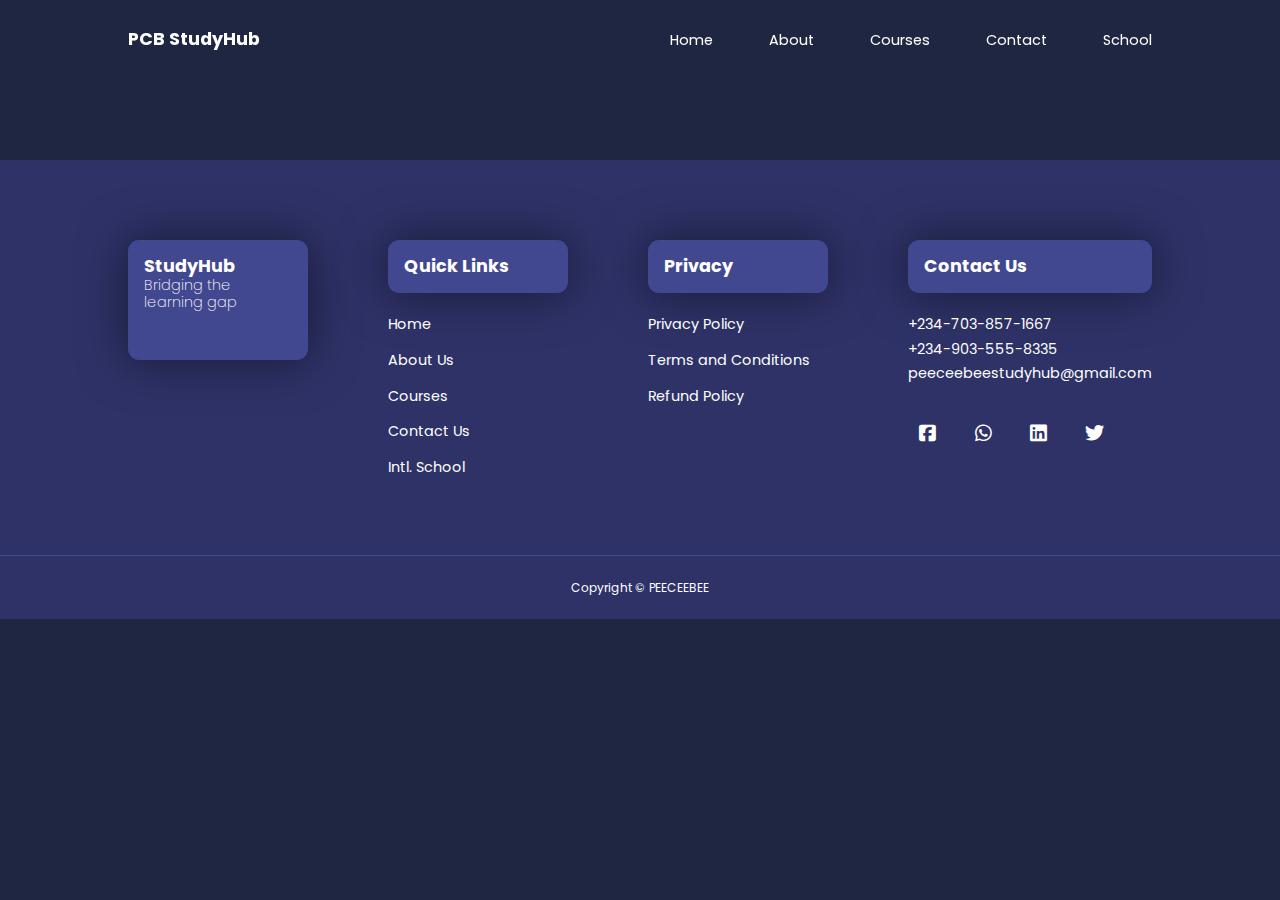
==== about.html @ 29d5efe6 "Testing About navbar" ====
<!DOCTYPE html>
<html lang="en">
<head>
    <meta charset="UTF-8">
    <meta name="viewport" content="width=device-width, initial-scale=1.0">
    <title>Document</title>
    <link rel="stylesheet" href="CSS/about.css">


    <link rel="stylesheet" href="https://cdnjs.cloudflare.com/ajax/libs/font-awesome/6.6.0/css/all.min.css">

     <!-- Link Swiper's CSS -->
  <link rel="stylesheet" href="https://cdn.jsdelivr.net/npm/swiper@11/swiper-bundle.min.css" />

  <!-- Font style cdns -->
  <style>
      @import url('https://fonts.googleapis.com/css2?family=Dancing+Script:wght@400..700&display=swap');
      @import url('https://fonts.googleapis.com/css2?family=Dancing+Script:wght@400..700&family=Poppins:ital,wght@0,100;0,200;0,300;0,400;0,500;0,600;0,700;0,800;0,900;1,100;1,200;1,300;1,400;1,500;1,600;1,700;1,800;1,900&display=swap');    
  </style>
  <!-- Font style cdns -->

</head>
<body>
    <!-- start of navbar -->
    <nav>
        <div class="container nav-container">
            <a href="secondpage.html"> <h4>P<span>C</span>B Study<span>Hub</span> </h4> </a>
                <ul class="nav-menu">
                    <li><a href="secondpage.html">Home</a></li>
                    <li><a href="about.html">About</a></li>
                    <li><a href="course.html">Courses</a></li>
                    <li><a href="contact.html">Contact</a></li>
                    <li><a href="contact.html">School</a></li>
                </ul>
                <button id="open-menu-btn"><i class="fas fa-bars"></i></button>
                <button id="close-menu-btn"><i class="fa-solid fa-xmark"></i></i></button>


    </nav>
    <!-- end of navbar -->



















    <!-- footer starts -->

<footer class="footer">
    <div class="container footer-container">

        <div class="footer-1">
            <a href="secondpage.html" class="footer-logo"><h4>Study<span>Hub</span></a>
            <p>Bridging the learning gap</p>
        </div>

        <div class="footer-2">
            <h4>Quick Links</h4>
            <ul class="quick-links">
                <li><a href="secondpage.html">Home</a></li>
                <li><a href="about.html">About Us</a></li>
                <li><a href="course.html">Courses</a></li>   
                <li><a href="contact.html">Contact Us</a></li>
                <li><a href="school.html">Intl. School</a></li>
            </ul>
        </div>

        <div class="footer-3">
            <h4>Privacy</h4>
            <ul class="privacy">
                <li><a href="#">Privacy Policy</a></li>
                <li><a href="#">Terms and Conditions</a></li>
                <li><a href="#">Refund Policy</a></li>
            </ul>
        </div>

        <div class="footer-4">
            <h4>Contact Us</h4>
            <div>
                <p>+234-703-857-1667</p>
                <p>+234-903-555-8335</p>
                <p>peeceebeestudyhub@gmail.com</p>
            </div>
            <ul class="footer-socials">
                <li><a href="#"><i class="fa-brands fa-square-facebook"></i></i></i></a></li>
                <li><a href="#"><i class="fa-brands fa-whatsapp"></i></i></i></a></li>
                <li><a href="#"><i class="fa-brands fa-linkedin"></i></i></i></a></li>
                <li><a href="#"><i class="fa-brands fa-twitter"></i></i></i></a></li>
            </ul>
        </div>
        
    </div>
    <div class="footer-copyright">
        <small>Copyright &copy; PEECEEBEE</small>
    </div>
</footer>

<!-- footer ends -->
    <script src="secondpage.js"></script>
</body>
</html>
---- CSS/about.css ----
*{
    margin: 0;
    padding: 0;
    border: 0;
    outline: 0;
    text-decoration: none;
    list-style: none;
    box-sizing: border-box;
    transition: all 400ms ease;
}
html{
    
    &::-webkit-scrollbar{
        width: 1rem;
    }
    &::-webkit-scrollbar-track{
        background: rgba(0, 0, 0, 0);
    }
    &::-webkit-scrollbar-thumb{
        background: var(--color-bg2);
    }
}

:root{
    --color-primary:#0112fd83;
    --color-success:#00bf8e;
    --color-warning:#c7f10c;
    --color-danger: #f75842;
    --color-danger-variant:#f7574241;
    --color-white:#fff;
    --color-light:#ffffff88;
    --color-black:#000;
    --color-bg: #1f2641;
    --color-bg1:#2e3267;
    --color-bg2:#424890;

    --container-width-lg:80%;
    --container-width-md: 90%;
    --container-width-sm: 94%;

    --transitions: all 400ms ease;
}

body{
    font-family: "Poppins", sans-serif;
    line-height: 1.7;
    color: var(--color-white);
    background-color: var(--color-bg);
}

section{
    padding: 6rem 0;

    h2{
        text-align: center;
        margin-bottom: 4rem;
    }
}
h1, h2, h3, h4, h5{
    line-height: 1.2;
}
h1{
    font-size: 2.4rem;

}
h2{
    font-size: 2rem;
}
h3{
    font-size: 1.6rem;
}
h4{
    font-size: 1.1rem;
}
a{
    color: var(--color-white);
}
img{
    width: 100%;
    display: block;
    object-fit: cover;
}
.btn{
    display: inline-block;
    background: var(--color-danger);
    color: var(--color-black);
    padding: 1rem 2rem;
    border: 1px solid transparent;
    font-weight: 500;
    &:hover{
        background: transparent;
        color: var(--color-white);
        border-color: var(--color-white);
    }
}
.btn-primary{
    background: var(--color-danger);
    color: var(--color-white);
}


/* Navbar starts here */

.container{
    width: var(--container-width-lg);
    margin: 0 auto;
}

nav{
    background: transparent;
    width: 100vw;
    height: 5rem;
    position: fixed; top: 0;
    z-index: 11;
    
    .nav-container{
        height: 100%;
        display: flex;
        justify-content: space-between;
        align-items: center;
    }

    button{
        display: none;
    }

    .nav-menu{
        display: flex;
        align-items: center;
        gap: 3.5rem;

        a{
            font-size: 0.9rem;
            &:hover{
                color: var(--color-white);
            }
        }
    }
    
}
/* Solidify navbar on scroll */
.window-scroll{
    background: rgba(255, 255, 255, 0.959);
    box-shadow: 0 1rem 2rem rgba(0, 0, 0, 0.404);
    a{
        color: var(--color-black);
        font-weight: 500;
    }
    span{
        color: var(--color-primary);
    }
}
/* Navbar ends */












/* Footer starts here */

.footer{
    margin-top: 10rem;
    background: var(--color-bg1);
    padding-top: 5rem;
    font-size: 0.9rem;
    
    .footer-container{
        display: grid;
        grid-template-columns: repeat(4, 1fr);
        gap: 5rem;
        
        .footer-1{
            .footer-logo{
                h4{
                    span{
                        color: var(--color-primary);
                    }
                }
            }
            p{
                font-size: 0.9rem;
                font-weight: 200;
                margin: 0 0 2rem;
            }
        }
        .footer-socials{
            display: flex;
            gap: 1rem;
            font-size: 1.2rem;
            margin-top: 2rem;
            
            li{
                a{
                    border-radius: 2rem;
                    padding: 0.5rem 0.7rem;

                    &:hover{
                    color: var(--color-black);
                    background: var(--color-white);
                }
            }
        }
        }
        
    }
    .footer-copyright{
        text-align: center;
        margin-top: 4rem;
        padding: 1.2rem 0;
        border-top: 1px solid var(--color-bg2);
    }
}
.footer-container > div h4{
    margin-bottom: 1.2rem;
}

.footer ul li {
    margin-bottom: 0.7rem;
    a{
        &:hover{
            text-decoration: underline;
        }
    }
}
.footer-container h4{
    background: var(--color-bg2);
    padding: 1rem 1rem;
    border-radius: 0.7rem;
    box-shadow:  0 0 3rem rgba(0, 0, 0, 0.507) ;
    &:hover{
        background: var(--color-bg);
        color: var(--color-white);
        transform: rotate(7deg);
    }
}


/* Footer ends here */




/* tablet media queries */
@media screen and (max-width: 1024px) {
    .container{
        width: var(--container-width-md);
    }
    h1{
        font-size: 2.2rem;
    }
    h2{
      font-size: 1.7rem;  
    }
    h3{
        font-size: 1.4rem;
    }
    h4{
        font-size: 1.2rem;
    }

    /* navbar */
    .window-scroll{
        /* a{
            color: var(--color-whit);
            font-weight: 500;
        }
        span{
            color: var(--color-primary);
        } */
        button#close-menu-btn{
            color: var(--color-black);
        }
        button#open-menu-btn{
            color: var(--color-black);
        }
    }
    nav button{
        display: inline-block;
        background: transparent;
        font-size: 1.8rem;
        color: var(--color-white);
        cursor: pointer;

        
    }
    nav button#close-menu-btn{
        display: none;
        
        &:hover{
            transform: rotate(45deg);
        }
    }
    .nav-container{
        .nav-menu{
            position: fixed;
            top: 5rem;
            right: 5%;
            height: fit-content;
            width: 20rem;
            flex-direction: column;
            gap: 0;
            display: none;
            
            li{
                width: 100%;
                height: 5.8rem;
                animation: animateNavItems 400ms linear forwards;
                transform-origin: top right;
                opacity: 0;
                &:nth-child(2){
                    animation-delay: .1s;
                }
                &:nth-child(3){
                    animation-delay: .2s;
                }
                &:nth-child(4){
                    animation-delay: .3s;
                }
                &:nth-child(5){
                    animation-delay: .4s;
                }
                a{
                    background: var(--color-bg2);
                    box-shadow: -4rem 6rem 10rem rgba(0, 0, 0, 0.404);
                    width: 100%;
                    height: 100%;
                    display: grid;
                    place-items: center;
                    color: var(--color-white);
                    &:hover{
                        background: var(--color-bg1);
                    }
                }
            }
        }
        .nav-menu.active{
            right: 110%;
            transition: 1s;
        }
    }
    
    @keyframes animateNavItems {
        0%{
            transform: translateX(100%);
        }
        100%{
            transform: translateX(0);
            opacity: 100;
        }
    }
    @keyframes reanimate {
        0%{
            transform: translateX(0);
            opacity: 100;
            
        }
        100%{
            transform: translateX(100%);
        }
    }



    /* footer  */
    .footer{
        .footer-container{
            grid-template-columns: 1fr 1fr;
        }
    }
}
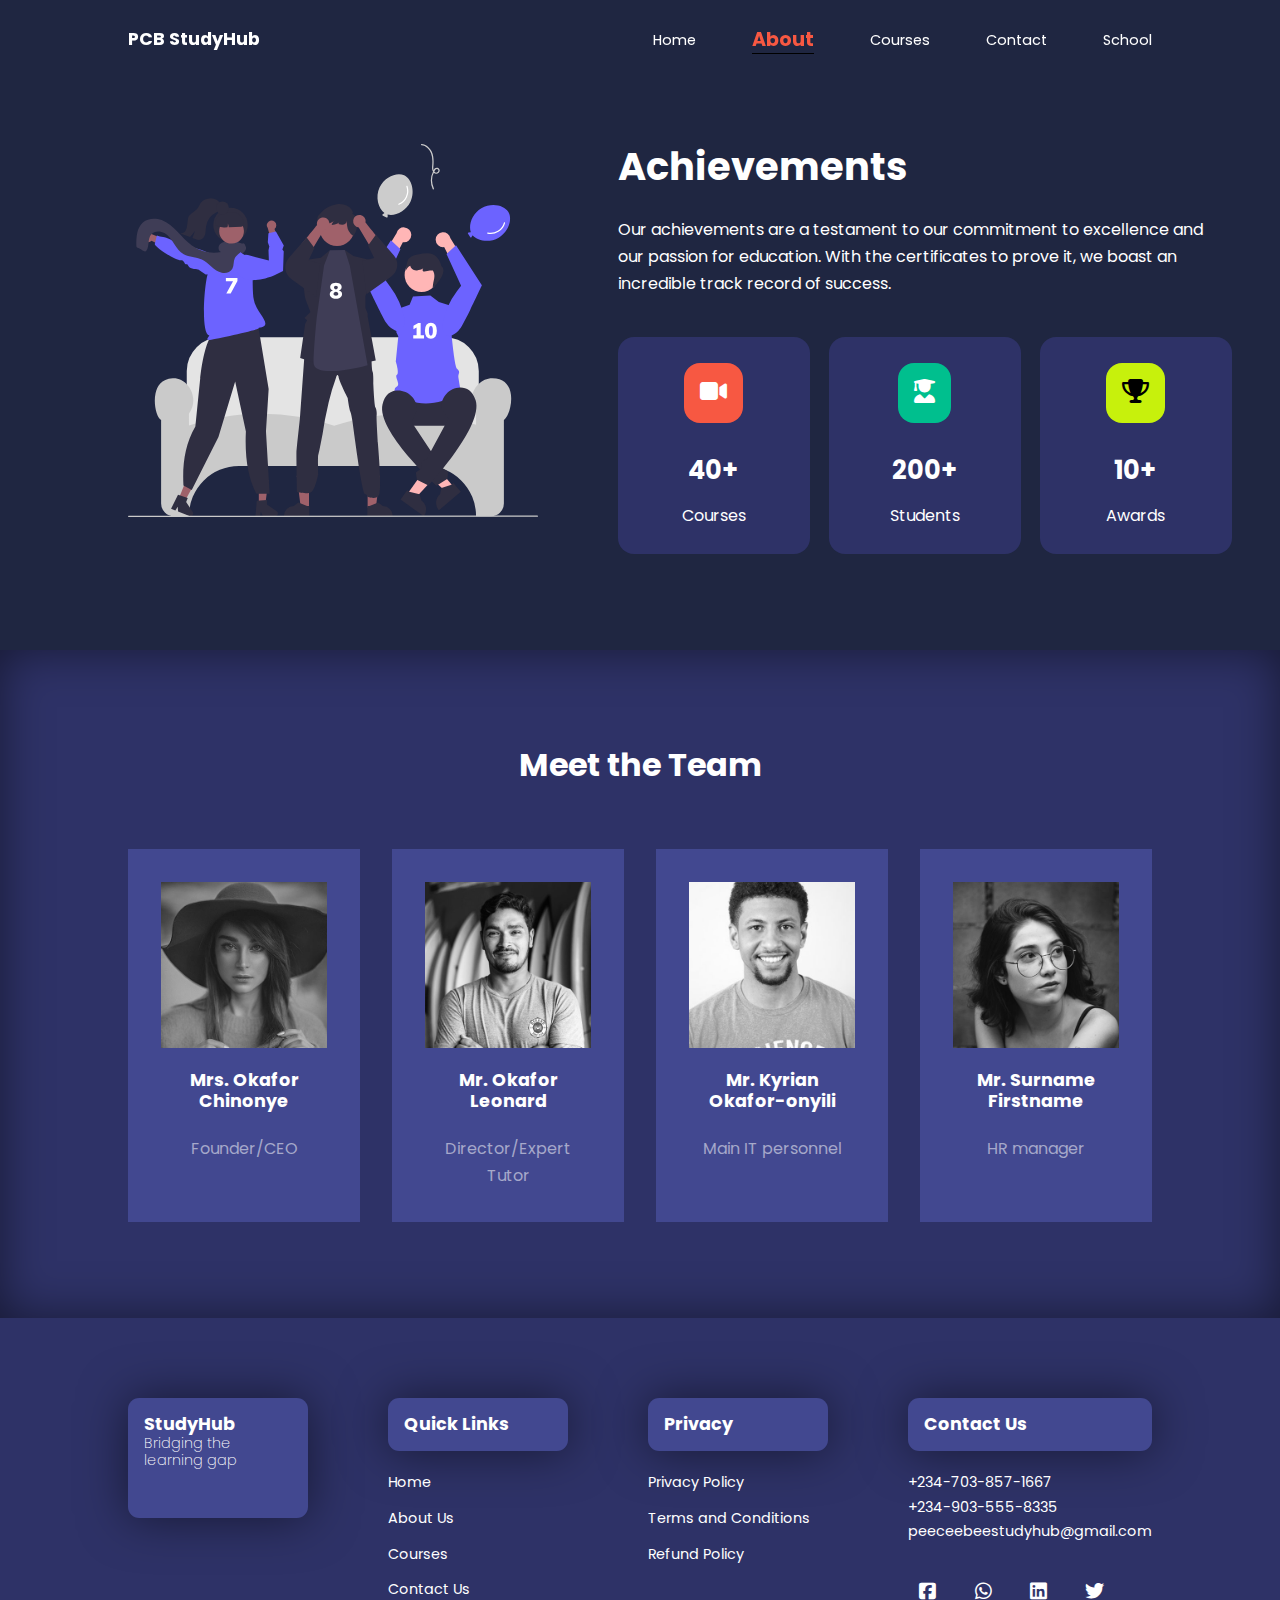
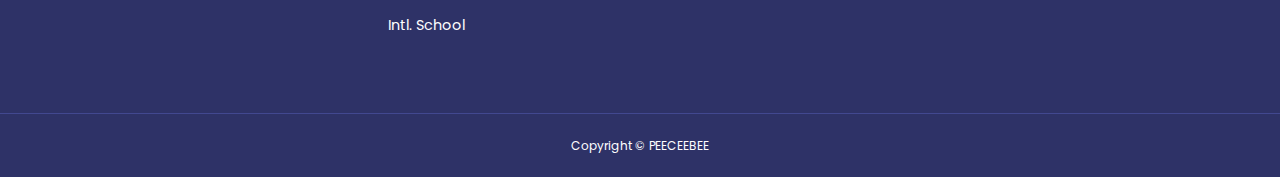
==== commit ce827a68: "Taking a break" ====
--- a/about.html
+++ b/about.html
@@ -3,7 +3,9 @@
 <head>
     <meta charset="UTF-8">
     <meta name="viewport" content="width=device-width, initial-scale=1.0">
-    <title>Document</title>
+    <title>About</title>
+
+    <link rel="stylesheet" href="CSS/secondPage.css">
     <link rel="stylesheet" href="CSS/about.css">
 
 
@@ -27,7 +29,7 @@
             <a href="secondpage.html"> <h4>P<span>C</span>B Study<span>Hub</span> </h4> </a>
                 <ul class="nav-menu">
                     <li><a href="secondpage.html">Home</a></li>
-                    <li><a href="about.html">About</a></li>
+                    <li><a id="about" href="about.html">About</a></li>
                     <li><a href="course.html">Courses</a></li>
                     <li><a href="contact.html">Contact</a></li>
                     <li><a href="contact.html">School</a></li>
@@ -43,18 +45,122 @@
 
 
 
-
-
-
-
-
-
-
-
-
-
-
-
+<!-- Achievments section starts -->
+
+
+<section class="about-achievements">
+    <div class="container about-achievements-container">
+        <div class="about-achievements-left">
+            <img src="images(studyhub)/about achievements.svg" alt="">
+        </div>
+        <div class="about-achievements-right">
+            <h1>Achievements</h1>
+            <p>Our achievements are a testament to our commitment to excellence and our passion for education. With the certificates to prove it, we boast an incredible track record of success.</p>
+            <div class="achievements-cards">
+                <article class="achievement-card">
+                    <span class="achievement-icon">
+                        <i class="fa-solid fa-video"></i>
+                    </span>
+                    <h3>40+</h3>
+                    <p>Courses</p>
+                </article>
+
+                <article class="achievement-card">
+                    <span class="achievement-icon">
+                        <i class="fa-solid fa-user-graduate"></i>
+                    </span>
+                    <h3>200+</h3>
+                    <p>Students</p>
+                </article>
+
+                <article class="achievement-card">
+                    <span class="achievement-icon">
+                        <i class="fa-solid fa-trophy"></i>
+                    </span>
+                    <h3>10+</h3>
+                    <p>Awards</p>
+                </article>
+            </div>
+        </div>
+    </div>
+
+</section>
+
+
+
+<!-- Achievments section ends -->
+
+
+<!-- Team section starts -->
+
+<section class="team">
+    <h2>Meet the Team</h2>
+    <div class="container team-container">
+        <article class="team-member">
+            <div class="team-member-image">
+                <img src="images(studyhub)/tm3.jpg" alt="">
+            </div>
+            <div class="team-member-info">
+                <h4>Mrs. Okafor Chinonye</h4>
+                <p>Founder/CEO</p>
+            </div>
+            <div class="team-member-socials">
+                <a href="" target="_blank"><i class="fa-brands fa-whatsapp"></i></a>
+                <a href="" target="_blank"> <i class="fa-brands fa-facebook"></i></a>
+                <a href="" target="_blank"><i class="fa-brands fa-instagram"></i></a>
+            </div>
+        </article>
+
+        <article class="team-member">
+            <div class="team-member-image">
+                <img src="images(studyhub)/tm1.jpg" alt="">
+            </div>
+            <div class="team-member-info">
+                <h4>Mr. Okafor Leonard</h4>
+                <p>Director/Expert Tutor</p>
+            </div>
+            <div class="team-member-socials">
+                <a href="" target="_blank"><i class="fa-brands fa-whatsapp"></i></a>
+                <a href="" target="_blank"> <i class="fa-brands fa-facebook"></i></a>
+                <a href="" target="_blank"><i class="fa-brands fa-instagram"></i></a>
+            </div>
+        </article>
+
+        <article class="team-member">
+            <div class="team-member-image">
+                <img src="images(studyhub)/tm4.jpg" alt="">
+            </div>
+            <div class="team-member-info">
+                <h4>Mr. Kyrian Okafor-onyili</h4>
+                <p>Main IT personnel</p>
+            </div>
+            <div class="team-member-socials">
+                <a href="" target="_blank"><i class="fa-brands fa-whatsapp"></i></a>
+                <a href="" target="_blank"> <i class="fa-brands fa-facebook"></i></a>
+                <a href="" target="_blank"><i class="fa-brands fa-instagram"></i></a>
+            </div>
+        </article>
+
+        <article class="team-member">
+            <div class="team-member-image">
+                <img src="images(studyhub)/tm5.jpg" alt="">
+            </div>
+            <div class="team-member-info">
+                <h4>Mr. Surname Firstname </h4>
+                <p>HR manager</p>
+            </div>
+            <div class="team-member-socials">
+                <a href="" target="_blank"><i class="fa-brands fa-whatsapp"></i></a>
+                <a href="" target="_blank"> <i class="fa-brands fa-facebook"></i></a>
+                <a href="" target="_blank"><i class="fa-brands fa-instagram"></i></a>
+            </div>
+        </article>
+
+        
+    </div>
+</section>
+
+<!-- team section ends -->
 
 
     <!-- footer starts -->
@@ -109,6 +215,6 @@
 </footer>
 
 <!-- footer ends -->
-    <script src="secondpage.js"></script>
+    <script src="about.js"></script>  
 </body>
 </html>--- a/CSS/secondPage.css
+++ b/CSS/secondPage.css
@@ -0,0 +1,743 @@
+*{
+    margin: 0;
+    padding: 0;
+    border: 0;
+    outline: 0;
+    text-decoration: none;
+    list-style: none;
+    box-sizing: border-box;
+    transition: var(--transitions);
+}
+html{
+    
+    &::-webkit-scrollbar{
+        width: 1rem;
+    }
+    &::-webkit-scrollbar-track{
+        background: rgba(0, 0, 0, 0);
+    }
+    &::-webkit-scrollbar-thumb{
+        background: var(--color-bg2);
+    }
+}
+
+:root{
+    --color-primary:#0112fd83;
+    --color-success:#00bf8e;
+    --color-warning:#c7f10c;
+    --color-danger: #f75842;
+    --color-danger-variant:#f7574241;
+    --color-white:#fff;
+    --color-light:#ffffff88;
+    --color-black:#000;
+    --color-bg: #1f2641;
+    --color-bg1:#2e3267;
+    --color-bg2:#424890;
+
+    --container-width-lg:80%;
+    --container-width-md: 90%;
+    --container-width-sm: 94%;
+
+    --transitions: all 400ms ease;
+}
+
+body{
+    font-family: "Poppins", sans-serif;
+    line-height: 1.7;
+    color: var(--color-white);
+    background-color: var(--color-bg);
+}
+
+section{
+    padding: 6rem 0;
+
+    h2{
+        text-align: center;
+        margin-bottom: 4rem;
+    }
+}
+h1, h2, h3, h4, h5{
+    line-height: 1.2;
+}
+h1{
+    font-size: 2.4rem;
+
+}
+h2{
+    font-size: 2rem;
+}
+h3{
+    font-size: 1.6rem;
+}
+h4{
+    font-size: 1.1rem;
+}
+a{
+    color: var(--color-white);
+}
+img{
+    width: 100%;
+    display: block;
+    object-fit: cover;
+}
+.btn{
+    display: inline-block;
+    background: var(--color-danger);
+    color: var(--color-black);
+    padding: 1rem 2rem;
+    border: 1px solid transparent;
+    font-weight: 500;
+    &:hover{
+        background: transparent;
+        color: var(--color-white);
+        border-color: var(--color-white);
+    }
+}
+.btn-primary{
+    background: var(--color-danger);
+    color: var(--color-white);
+}
+
+
+/* Navbar starts here */
+
+.container{
+    width: var(--container-width-lg);
+    margin: 0 auto;
+}
+
+nav{
+    background: transparent;
+    width: 100vw;
+    height: 5rem;
+    position: fixed; top: 0;
+    z-index: 11;
+    
+    .nav-container{
+        height: 100%;
+        display: flex;
+        justify-content: space-between;
+        align-items: center;
+    }
+
+    button{
+        display: none;
+    }
+
+    .nav-menu{
+        display: flex;
+        align-items: center;
+        gap: 3.5rem;
+
+        a{
+            font-size: 0.9rem;
+            &:hover{
+                color: var(--color-danger);
+                border-bottom: 1px solid var(--color-white);
+            }
+        }
+        #home{
+            font-size: 1.2rem;
+            font-weight: 700;
+            color: var(--color-danger);
+            border-bottom: 1px solid var(--color-black);
+        }
+    }
+    
+}
+/* Solidify navbar on scroll */
+.window-scroll{
+    background: rgba(255, 255, 255, 0.959);
+    box-shadow: 0 1rem 2rem rgba(0, 0, 0, 0.404);
+    
+    a{
+        color: var(--color-black);
+        font-weight: 500;
+        
+    }
+    span{
+        color: var(--color-primary);
+    }
+}
+/* Navbar ends */
+
+/* header starts here */
+
+header{
+    position: relative;
+    top: 5rem;
+    overflow: hidden;
+    height: 90vh;
+    margin-bottom: 5rem;
+
+    .header-container{
+        display: grid;
+        grid-template-columns: 1fr 1fr;
+        align-items: center;
+        gap: 5rem;
+        height: 100%;
+
+        .header-left{
+            margin: 1rem 0 2.4rem;
+            p{
+                margin: 1rem 0 2rem;
+                
+                }
+        }
+    }
+}
+
+/* header ends here */
+
+
+/* Services starts */
+
+.categories{
+    background: var(--color-bg1);
+    height: 32rem;
+    h1{
+        line-height: 1;
+        margin-bottom: 3rem;
+    }
+    .categories-container{
+        display: grid;
+        grid-template-columns: 40% 60%;
+        /* gap: 4rem; */
+        
+        .categories-left{
+            margin-right: 4rem;
+            p{
+            margin: 1rem 0 3rem;
+            font-size: 1rem;
+            }
+            .btn{
+                background-color: var(--color-white);
+                &:hover{
+                    background: transparent;
+                    color: var(--color-white);
+                }
+            }
+        }
+        .categories-right{
+            display: grid;
+            grid-template-columns: repeat(3, 1fr);
+            gap: 1.2rem;
+            .category{
+                background: var(--color-bg2);
+                padding: 2rem;
+                border-radius: 1rem;
+                &:hover{
+                    box-shadow: 0 3rem 3rem rgba(0, 0, 0, 0.404);
+                    transform: translateY(-1rem);
+                    border-radius: 2rem;
+                    z-index: 1;
+                }
+                &:nth-child(2) .category-icon{
+                    background: var(--color-danger);
+                }
+                &:nth-child(3) .category-icon{
+                    background: var(--color-success);
+                }
+                &:nth-child(4) .category-icon{
+                    background: var(--color-warning);
+                }
+                &:nth-child(5) .category-icon{
+                    background: var(--color-white);
+                    color: var(--color-black);
+                }
+                &:nth-child(6) .category-icon{
+                    background: var(--color-danger-variant);
+                }
+                .category-icon{
+                    background-color: var(--color-primary);
+                    padding: 0.7rem;
+                    border-radius: 0.9rem;
+                }
+                h5{
+                    margin: 2rem 0 1rem;
+                }
+                p{
+                    font-size: .7rem;
+                }
+            }
+        }
+    }
+}
+
+/* Services ends */
+
+
+/* Popular courses  starts*/
+
+.courses{
+    margin-top: 8rem;
+    .courses-container{
+        display: grid;
+        grid-template-columns: repeat(3, 1fr);
+        gap: 2rem;
+
+        .course{
+            background: var(--color-bg1);
+            text-align: center;
+            border: 1px solid var(--color-primary);
+            &:nth-child(2){
+                transform: translateY(-1rem);
+            }
+            &:hover{
+                transition-delay: .2s;
+                transform: translateY(1rem);
+                box-shadow: 0 0 2rem rgba(0,0,0,0.4);
+                background: transparent;    
+            }
+            .course-info{
+                padding: 2rem;
+
+                p{
+                    font-size: 0.9rem;
+                    margin: 1.2rem 0 2rem;
+                }
+                .btn:hover{
+                    transform: rotate(10deg);
+                }
+            }
+        }
+        
+    }
+
+}
+
+/* Popular courses  ends*/
+
+
+/* faq starts */
+
+.faqs{
+    background: var(--color-bg1);
+    box-shadow: inset 0 0 3rem rgba(0, 0, 0, 0.507) ;
+    height: 45rem;
+    .faqs-container{
+        display: grid;
+        grid-template-columns: 1fr 1fr;
+        gap: 1rem;
+
+        .faq{
+            padding: 2rem;
+            display: flex;
+            align-items: center;
+            gap: 1.4rem;
+            height: fit-content;
+            background: var(--color-light);
+            h4{
+                font-size: 1rem;
+                line-height: 2.2;
+            }
+            .faq-icon{
+                cursor: pointer;
+                font-size: 1.2rem;
+                align-self: flex-start;
+            }
+            p{
+                margin-top: 0.8rem;
+                display: none;
+            }
+        }
+        .faq.open p{
+            display: block;
+        }
+    }
+}
+
+/* faq ends */
+
+
+
+/* Testimonials start here */
+
+.testimonial-container{
+    overflow-x: hidden;
+    position: relative;
+    margin-bottom: 5rem;
+
+    .testimonial{
+        padding-top: 2rem;
+        .avatar{
+            width: 6rem;
+            height: 6rem;
+            border-radius: 50%;
+            overflow: hidden;
+            margin: 0 auto 1rem;
+            border: 1rem solid var(--color-bg1);
+        }
+        .testimonial-info{
+            text-align: center;
+        }
+        .testimonial-body{
+            background: var(--color-white);
+            padding: 2rem;
+            margin-top: 3rem;
+            position: relative;
+            &::before{
+                content: "";
+                display: block;
+                background: linear-gradient(135deg, transparent, var(--color-white), var(--color-white));
+                width: 3rem;
+                height: 3rem;
+                position: absolute;
+                left: 48%; top: -1.5rem;
+                transform: rotate(45deg);
+            }
+            p{
+                color: var(--color-black);
+            }
+        }
+    }
+
+}
+
+/* Testimonials ends here */
+
+
+/* Footer starts here */
+
+.footer{
+    background: var(--color-bg1);
+    padding-top: 5rem;
+    font-size: 0.9rem;
+    
+    .footer-container{
+        display: grid;
+        grid-template-columns: repeat(4, 1fr);
+        gap: 5rem;
+        
+        .footer-1{
+            .footer-logo{
+                h4{
+                    span{
+                        color: var(--color-primary);
+                    }
+                }
+            }
+            p{
+                font-size: 0.9rem;
+                font-weight: 200;
+                margin: 0 0 2rem;
+            }
+        }
+        .footer-socials{
+            display: flex;
+            gap: 1rem;
+            font-size: 1.2rem;
+            margin-top: 2rem;
+            
+            li{
+                a{
+                    border-radius: 2rem;
+                    padding: 0.5rem 0.7rem;
+
+                    &:hover{
+                    color: var(--color-black);
+                    background: var(--color-white);
+                }
+            }
+        }
+        }
+        
+    }
+    .footer-copyright{
+        text-align: center;
+        margin-top: 4rem;
+        padding: 1.2rem 0;
+        border-top: 1px solid var(--color-bg2);
+    }
+}
+.footer-container > div h4{
+    margin-bottom: 1.2rem;
+}
+
+.footer ul li {
+    margin-bottom: 0.7rem;
+    a{
+        &:hover{
+            text-decoration: underline;
+        }
+    }
+}
+.footer-container h4{
+    background: var(--color-bg2);
+    padding: 1rem 1rem;
+    border-radius: 0.7rem;
+    box-shadow:  0 0 3rem rgba(0, 0, 0, 0.507) ;
+    &:hover{
+        background: var(--color-bg);
+        color: var(--color-white);
+        transform: rotate(7deg);
+    }
+}
+
+
+/* Footer ends here */
+
+
+
+/* tablet media queries */
+@media screen and (max-width: 1024px) {
+    .container{
+        width: var(--container-width-md);
+    }
+    h1{
+        font-size: 2.2rem;
+    }
+    h2{
+      font-size: 1.7rem;  
+    }
+    h3{
+        font-size: 1.4rem;
+    }
+    h4{
+        font-size: 1.2rem;
+    }
+
+    /* navbar */
+    .window-scroll{
+        /* a{
+            color: var(--color-whit);
+            font-weight: 500;
+        }
+        span{
+            color: var(--color-primary);
+        } */
+        button#close-menu-btn{
+            color: var(--color-black);
+        }
+        button#open-menu-btn{
+            color: var(--color-black);
+        }
+    }
+    nav button{
+        display: inline-block;
+        background: transparent;
+        font-size: 1.8rem;
+        color: var(--color-white);
+        cursor: pointer;
+
+        
+    }
+    nav button#close-menu-btn{
+        display: none;
+        
+        &:hover{
+            transform: rotate(45deg);
+        }
+    }
+    .nav-container{
+        .nav-menu{
+            position: fixed;
+            top: 5rem;
+            right: 5%;
+            height: fit-content;
+            width: 20rem;
+            flex-direction: column;
+            gap: 0;
+            display: none;
+            
+            li{
+                width: 100%;
+                height: 5.8rem;
+                animation: animateNavItems 400ms linear forwards;
+                transform-origin: top right;
+                opacity: 0;
+                &:nth-child(2){
+                    animation-delay: .1s;
+                }
+                &:nth-child(3){
+                    animation-delay: .2s;
+                }
+                &:nth-child(4){
+                    animation-delay: .3s;
+                }
+                &:nth-child(5){
+                    animation-delay: .4s;
+                }
+                #home{
+                    border-bottom: none;
+                }
+                a{
+                    background: var(--color-bg2);
+                    box-shadow: -4rem 6rem 10rem rgba(0, 0, 0, 0.404);
+                    width: 100%;
+                    height: 100%;
+                    display: grid;
+                    place-items: center;
+                    color: var(--color-white);
+                    
+                    &:hover{
+                        background: var(--color-bg1);
+                        color: var(--color-danger);
+                        border-bottom: none;
+                    }
+                    
+                }
+            }
+        }
+        .nav-menu.active{
+            right: 110%;
+            transition: 1s;
+        }
+    }
+    
+    @keyframes animateNavItems {
+        0%{
+            transform: translateX(100%);
+        }
+        100%{
+            transform: translateX(0);
+            opacity: 100;
+        }
+    }
+    @keyframes reanimate {
+        0%{
+            transform: translateX(0);
+            opacity: 100;
+            
+        }
+        100%{
+            transform: translateX(100%);
+        }
+    }
+
+
+    /* header */
+    header{
+        height: 52vh;
+        margin-bottom: 4rem;
+        .header-container{
+            gap: 0;
+            padding-bottom: 3rem;
+        }
+    }
+
+    /* categories  */
+
+    .categories{
+        height: auto;
+        .categories-container{
+            grid-template-columns: 1fr;
+            gap: 3rem;
+
+            .categories-left{
+                margin-right: 0;
+
+                h1{
+                    font-size: 2rem;
+                }
+            }
+        }
+    }
+
+    /* popular courses  */
+    .courses{
+        margin-top: 0;
+        .courses-container{
+            grid-template-columns: 1fr 1fr;
+            .course{
+                &:nth-child(2){
+                    transform: translateY(0);
+                }
+            }
+        }
+    }
+
+    /* faqs  */
+    .faqs{
+        height: auto;
+        .faqs-container{
+            grid-template-columns: 1fr;
+            .faq{
+                padding: 1.5rem;
+            }
+        }
+    }
+
+    /* footer  */
+    .footer{
+        .footer-container{
+            grid-template-columns: 1fr 1fr;
+        }
+    }
+}
+
+
+/* Phone media queries  */
+
+@media screen and (max-width: 600px) {
+    html{
+    
+        &::-webkit-scrollbar{
+            display: none;
+        }
+        &::-webkit-scrollbar-track{
+            background: none;
+        }
+        &::-webkit-scrollbar-thumb{
+            background: var(--color-bg2);
+        }
+    }
+    .container{
+        width: var(--container-width-sm);
+    }
+
+    /* navbar  */
+    .nav-menu{
+        right: 3%;
+    }
+
+    /* header  */
+    header{
+        height: 95vh;
+        .header-container{
+            margin-top: 1.5rem;
+            grid-template-columns: 1fr;
+            text-align: center;
+            /* margin-top: 0; */
+            gap: 0;
+        }
+    }
+
+    /* categories  */
+    .categories{
+        .categories-container{
+            .categories-right{
+                grid-template-columns: 1fr 1fr;
+                gap: 0.7rem;
+                .category{
+                    padding: 1rem;
+                    border-radius: 1rem;
+                    .category-icon{
+                        margin-top: 4px;
+                        display: inline-block;
+                    }
+                }
+            }
+        }
+    }
+
+    /* popular courses  */
+    .courses{
+        .courses-container{
+            grid-template-columns: 1fr;
+            
+        }
+    }
+
+    /* footer  */
+    .footer{
+        .footer-container{
+            grid-template-columns: 1fr;
+            text-align: center;
+            gap: 2rem;
+            .footer-socials{
+                justify-content: center;
+            }
+        }
+    }
+}--- a/CSS/about.css
+++ b/CSS/about.css
@@ -1,26 +1,3 @@
-*{
-    margin: 0;
-    padding: 0;
-    border: 0;
-    outline: 0;
-    text-decoration: none;
-    list-style: none;
-    box-sizing: border-box;
-    transition: all 400ms ease;
-}
-html{
-    
-    &::-webkit-scrollbar{
-        width: 1rem;
-    }
-    &::-webkit-scrollbar-track{
-        background: rgba(0, 0, 0, 0);
-    }
-    &::-webkit-scrollbar-thumb{
-        background: var(--color-bg2);
-    }
-}
-
 :root{
     --color-primary:#0112fd83;
     --color-success:#00bf8e;
@@ -41,337 +18,168 @@
     --transitions: all 400ms ease;
 }
 
-body{
-    font-family: "Poppins", sans-serif;
-    line-height: 1.7;
-    color: var(--color-white);
-    background-color: var(--color-bg);
+nav{
+    .nav-menu{
+        #about{
+            font-size: 1.2rem;
+            font-weight: 700;
+            color: var(--color-danger);
+            border-bottom: 1px solid var(--color-black);
+            
+        }
+        
+    }
 }
 
-section{
-    padding: 6rem 0;
-
-    h2{
-        text-align: center;
-        margin-bottom: 4rem;
+/* Achievements */
+.about-achievements{
+    margin-top: 3rem;
+    .about-achievements-container{
+        display: grid;
+        grid-template-columns: 40% 60%;
+        gap: 5rem;
+     
+        .about-achievements-right{
+            .achievements-cards{
+                display: grid;
+                grid-template-columns: repeat(3, 1fr);
+                gap: 1.2rem;
+                .achievement-card{
+                    background-color: var(--color-bg1);
+                    padding: 1.6rem;
+                    border-radius: 1rem;
+                    text-align: center;
+                    &:hover{
+                        color: var(--color-success);
+                        background: var(--color-bg2);
+                        border-radius: 1.5rem;
+                        transform: translateY(-10px);
+                        box-shadow:0 3rem 3rem rgba(7, 7, 10, 0.479);
+                    
+                        .achievement-icon{
+                            color: var(--color-black);
+                            background: var(--color-light);
+                            border-radius: 2rem;
+                        }
+                    }
+                    &:nth-child(2) .achievement-icon{
+                        background: var(--color-success);
+                    }
+                    &:nth-child(3) .achievement-icon{
+                        color: #000;
+                        background: var(--color-warning);
+                    }
+                    
+                    .achievement-icon{
+                        background: var(--color-danger);
+                        padding: 0.6rem 1rem;
+                        border-radius: 1rem;
+                        display: inline-block;
+                        margin-bottom: 2rem;
+                        font-size: 1.5rem;
+                        
+                        
+                    }
+                    p{
+                        margin-top: 1rem;
+                    }
+                }
+            }
+        }
     }
 }
-h1, h2, h3, h4, h5{
-    line-height: 1.2;
-}
-h1{
-    font-size: 2.4rem;
 
-}
-h2{
-    font-size: 2rem;
-}
-h3{
-    font-size: 1.6rem;
-}
-h4{
-    font-size: 1.1rem;
-}
-a{
-    color: var(--color-white);
-}
-img{
-    width: 100%;
-    display: block;
-    object-fit: cover;
-}
-.btn{
-    display: inline-block;
-    background: var(--color-danger);
-    color: var(--color-black);
-    padding: 1rem 2rem;
-    border: 1px solid transparent;
-    font-weight: 500;
-    &:hover{
-        background: transparent;
-        color: var(--color-white);
-        border-color: var(--color-white);
-    }
-}
-.btn-primary{
-    background: var(--color-danger);
-    color: var(--color-white);
+.about-achievements-right > p{
+    margin: 1.6rem 0 2.5rem;
 }
 
 
-/* Navbar starts here */
+/* Team section starts */
 
-.container{
-    width: var(--container-width-lg);
-    margin: 0 auto;
-}
+.team{
+    background: var(--color-bg1);
+    box-shadow: inset 0 0 3rem rgba(0, 0, 0, 0.5);
 
-nav{
-    background: transparent;
-    width: 100vw;
-    height: 5rem;
-    position: fixed; top: 0;
-    z-index: 11;
-    
-    .nav-container{
-        height: 100%;
-        display: flex;
-        justify-content: space-between;
-        align-items: center;
-    }
+    .team-container{
+        display: grid;
+        grid-template-columns: repeat(4, 1fr);
+        gap: 2rem;
 
-    button{
-        display: none;
-    }
+        .team-member{
+            background: var(--color-bg2);
+            padding: 2rem;
+            border: 1px solid transparent;
+            position: relative;
+            overflow: hidden;
+            &:hover{
+                background: transparent;
+                border-color: var(--color-primary);
 
-    .nav-menu{
-        display: flex;
-        align-items: center;
-        gap: 3.5rem;
-
-        a{
-            font-size: 0.9rem;
-            &:hover{
-                color: var(--color-white);
+                .team-member-socials{
+                    right: 0;
+                    
+                }
+            }
+            
+            .team-member-image{
+                img{
+                    filter: saturate(0);
+                    &:hover{
+                        filter: saturate(1);
+                    }
+                }
+            }
+            .team-member-info * {
+                text-align: center;
+                margin-top: 1.4rem;
+            }
+            .team-member-info{
+                p{
+                    color: var(--color-light);
+                }
+            }
+            .team-member-socials{
+                position: absolute;
+                top: 50%;
+                transform: translateY(-50%);
+                right: -100%;
+                display: flex;
+                flex-direction: column;
+                background: var(--color-bg);
+                border-radius: 1rem 0 0 1rem;
+                box-shadow: -2rem 0 2rem rgba(0, 0, 0, 0.3);
+                
+                a{
+                    color: var(--color-white);
+                    padding: 1rem;
+                    &:hover{
+                        color: var(--color-success);
+                    }
+                }
             }
         }
     }
-    
-}
-/* Solidify navbar on scroll */
-.window-scroll{
-    background: rgba(255, 255, 255, 0.959);
-    box-shadow: 0 1rem 2rem rgba(0, 0, 0, 0.404);
-    a{
-        color: var(--color-black);
-        font-weight: 500;
-    }
-    span{
-        color: var(--color-primary);
-    }
-}
-/* Navbar ends */
-
-
-
-
-
-
-
-
-
-
-
-
-/* Footer starts here */
-
-.footer{
-    margin-top: 10rem;
-    background: var(--color-bg1);
-    padding-top: 5rem;
-    font-size: 0.9rem;
-    
-    .footer-container{
-        display: grid;
-        grid-template-columns: repeat(4, 1fr);
-        gap: 5rem;
-        
-        .footer-1{
-            .footer-logo{
-                h4{
-                    span{
-                        color: var(--color-primary);
-                    }
-                }
-            }
-            p{
-                font-size: 0.9rem;
-                font-weight: 200;
-                margin: 0 0 2rem;
-            }
-        }
-        .footer-socials{
-            display: flex;
-            gap: 1rem;
-            font-size: 1.2rem;
-            margin-top: 2rem;
-            
-            li{
-                a{
-                    border-radius: 2rem;
-                    padding: 0.5rem 0.7rem;
-
-                    &:hover{
-                    color: var(--color-black);
-                    background: var(--color-white);
-                }
-            }
-        }
-        }
-        
-    }
-    .footer-copyright{
-        text-align: center;
-        margin-top: 4rem;
-        padding: 1.2rem 0;
-        border-top: 1px solid var(--color-bg2);
-    }
-}
-.footer-container > div h4{
-    margin-bottom: 1.2rem;
 }
 
-.footer ul li {
-    margin-bottom: 0.7rem;
-    a{
-        &:hover{
-            text-decoration: underline;
-        }
-    }
-}
-.footer-container h4{
-    background: var(--color-bg2);
-    padding: 1rem 1rem;
-    border-radius: 0.7rem;
-    box-shadow:  0 0 3rem rgba(0, 0, 0, 0.507) ;
-    &:hover{
-        background: var(--color-bg);
-        color: var(--color-white);
-        transform: rotate(7deg);
-    }
-}
-
-
-/* Footer ends here */
+/* Team section ends */
 
 
 
 
 /* tablet media queries */
 @media screen and (max-width: 1024px) {
-    .container{
-        width: var(--container-width-md);
-    }
-    h1{
-        font-size: 2.2rem;
-    }
-    h2{
-      font-size: 1.7rem;  
-    }
-    h3{
-        font-size: 1.4rem;
-    }
-    h4{
-        font-size: 1.2rem;
-    }
 
-    /* navbar */
-    .window-scroll{
-        /* a{
-            color: var(--color-whit);
-            font-weight: 500;
-        }
-        span{
-            color: var(--color-primary);
-        } */
-        button#close-menu-btn{
-            color: var(--color-black);
-        }
-        button#open-menu-btn{
-            color: var(--color-black);
+    nav{
+        .nav-menu{
+            #about{
+                border-bottom: none;
+            }
         }
     }
-    nav button{
-        display: inline-block;
-        background: transparent;
-        font-size: 1.8rem;
-        color: var(--color-white);
-        cursor: pointer;
-
-        
-    }
-    nav button#close-menu-btn{
-        display: none;
-        
-        &:hover{
-            transform: rotate(45deg);
-        }
-    }
-    .nav-container{
-        .nav-menu{
-            position: fixed;
-            top: 5rem;
-            right: 5%;
-            height: fit-content;
-            width: 20rem;
-            flex-direction: column;
-            gap: 0;
-            display: none;
-            
-            li{
-                width: 100%;
-                height: 5.8rem;
-                animation: animateNavItems 400ms linear forwards;
-                transform-origin: top right;
-                opacity: 0;
-                &:nth-child(2){
-                    animation-delay: .1s;
-                }
-                &:nth-child(3){
-                    animation-delay: .2s;
-                }
-                &:nth-child(4){
-                    animation-delay: .3s;
-                }
-                &:nth-child(5){
-                    animation-delay: .4s;
-                }
-                a{
-                    background: var(--color-bg2);
-                    box-shadow: -4rem 6rem 10rem rgba(0, 0, 0, 0.404);
-                    width: 100%;
-                    height: 100%;
-                    display: grid;
-                    place-items: center;
-                    color: var(--color-white);
-                    &:hover{
-                        background: var(--color-bg1);
-                    }
-                }
-            }
-        }
-        .nav-menu.active{
-            right: 110%;
-            transition: 1s;
-        }
-    }
-    
-    @keyframes animateNavItems {
-        0%{
-            transform: translateX(100%);
-        }
-        100%{
-            transform: translateX(0);
-            opacity: 100;
-        }
-    }
-    @keyframes reanimate {
-        0%{
-            transform: translateX(0);
-            opacity: 100;
-            
-        }
-        100%{
-            transform: translateX(100%);
-        }
-    }
+}
 
 
 
-    /* footer  */
-    .footer{
-        .footer-container{
-            grid-template-columns: 1fr 1fr;
-        }
-    }
+@media screen and (max-width: 600px) {
+    
 }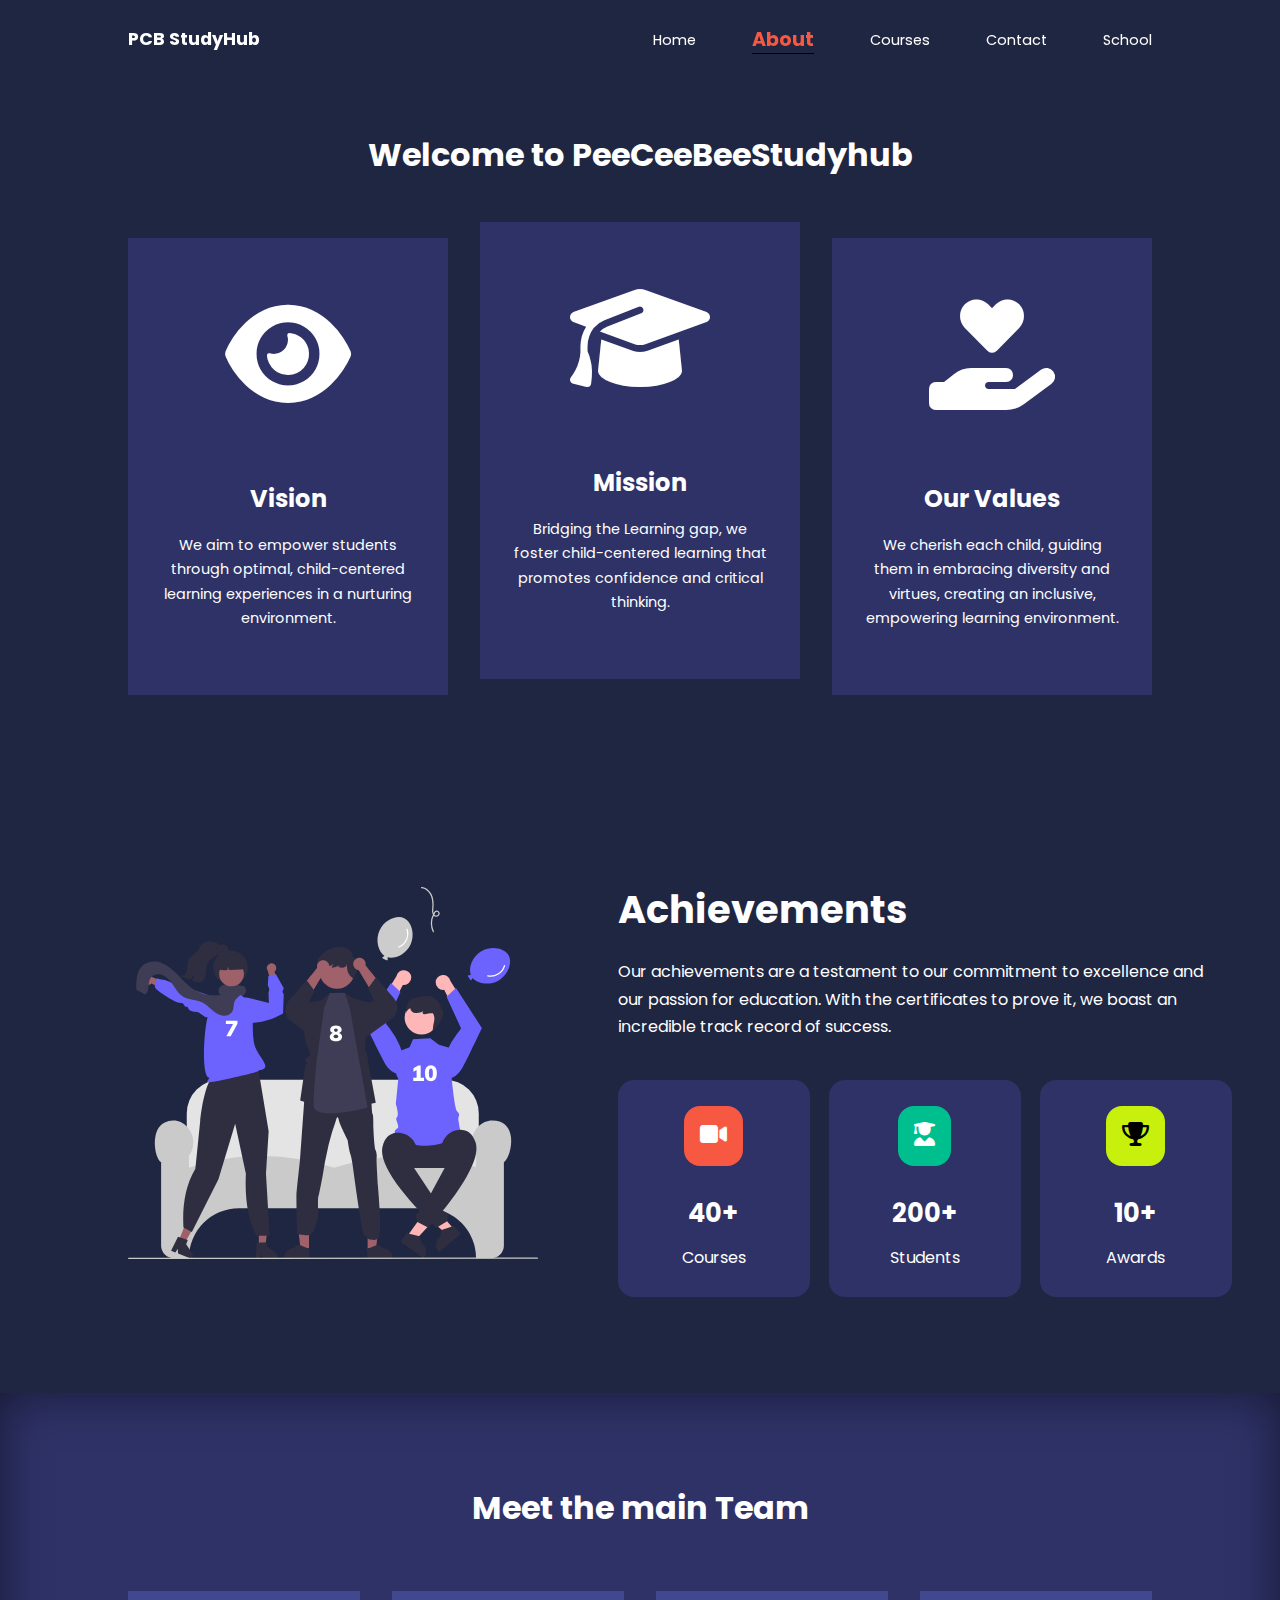
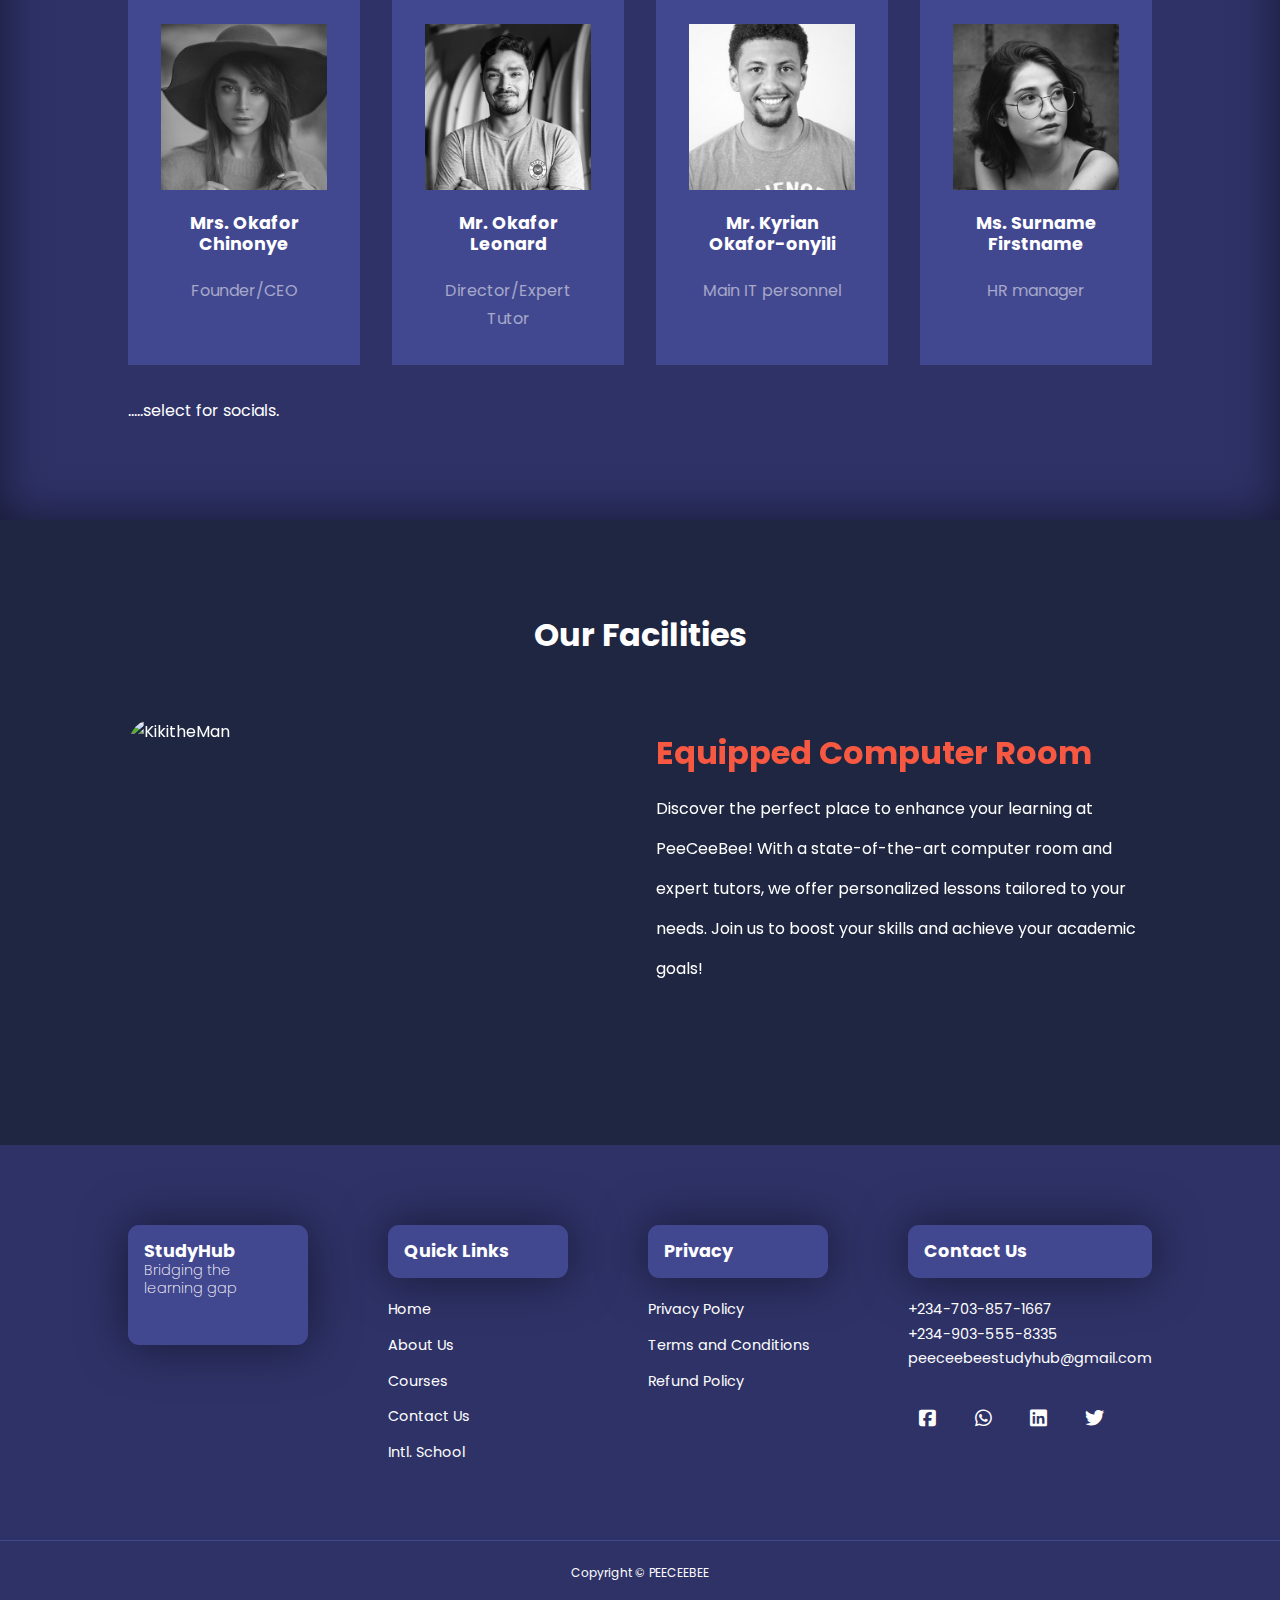
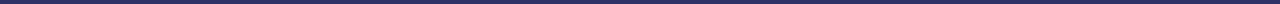
==== commit a9417af0: "Added facilities to abour page" ====
--- a/about.html
+++ b/about.html
@@ -8,6 +8,8 @@
     <link rel="stylesheet" href="CSS/secondPage.css">
     <link rel="stylesheet" href="CSS/about.css">
 
+         <!-- Link Swiper's CSS -->
+  <link rel="stylesheet" href="https://cdn.jsdelivr.net/npm/swiper@11/swiper-bundle.min.css" />
 
     <link rel="stylesheet" href="https://cdnjs.cloudflare.com/ajax/libs/font-awesome/6.6.0/css/all.min.css">
 
@@ -41,12 +43,48 @@
     </nav>
     <!-- end of navbar -->
 
-
-
+<!-- Mission/vision starts -->
+
+<section class="mission-vision">
+    <h2>Welcome to PeeCeeBeeStudyhub</h2>
+    <div class="container mission-container">
+        <article class="mission">
+            <div class="mission-image">
+                <i class="fa-solid fa-eye"></i>
+            </div>
+            <div class="mission-info">
+                <h4>Vision</h4>
+                <p>We aim to empower students through optimal, child-centered learning experiences in a nurturing environment.</p>
+            </div>
+        </article>
+
+        <article class="mission">
+            <div class="mission-image">
+                <i class="fa-solid fa-graduation-cap"></i>
+            </div>
+            <div class="mission-info">
+                <h4>Mission</h4>
+                <p>Bridging the Learning gap, we foster child-centered learning that promotes confidence and critical thinking.</p>
+            </div>
+        </article>
+
+        <article class="mission">
+            <div class="mission-image">
+                <i class="fa-solid fa-hand-holding-heart"></i>
+            </div>
+            <div class="mission-info">
+                <h4>Our Values</h4>
+                <p>We cherish each child, guiding them in embracing diversity and virtues, creating an inclusive, empowering learning environment.</p>
+            </div>
+        </article>
+
+    </div>
+</section>
+
+<!-- Mission/vision ends -->
 
 
 <!-- Achievments section starts -->
-
 
 <section class="about-achievements">
     <div class="container about-achievements-container">
@@ -94,7 +132,7 @@
 <!-- Team section starts -->
 
 <section class="team">
-    <h2>Meet the Team</h2>
+    <h2>Meet the main Team</h2>
     <div class="container team-container">
         <article class="team-member">
             <div class="team-member-image">
@@ -146,7 +184,7 @@
                 <img src="images(studyhub)/tm5.jpg" alt="">
             </div>
             <div class="team-member-info">
-                <h4>Mr. Surname Firstname </h4>
+                <h4>Ms. Surname Firstname </h4>
                 <p>HR manager</p>
             </div>
             <div class="team-member-socials">
@@ -156,14 +194,76 @@
             </div>
         </article>
 
+        <p class="select">.....select for socials.</p>
+    </div>
+</section>
+
+<!-- team section ends -->
+
+<!-- facilities starts here -->
+
+<section class="container facilities-container facilities-slider">
+    <h2>Our Facilities</h2>        
+    <div class="swiper-wrapper facilities">
+        <article class="swiper-slide facility">
+            <div class="right">
+                <img src="images(studyhub)/ComputerLab.jpg" alt="KikitheMan">
+            </div>
+            <div class="left">
+                <h4>Equipped Computer Room</h4>
+                <p>Discover the perfect place to enhance your learning at PeeCeeBee! With a state-of-the-art computer room and expert tutors, we offer personalized lessons tailored to your needs. Join us to boost your skills and achieve your academic goals!</p>
+            </div>
+            
+        </article>
+
+        <article class="swiper-slide facility">
+            <div class="right">
+                <img src="images(studyhub)/Classroom.jpg" alt="KikitheMan">
+            </div>
+            <div class="left">
+                <h4>Conducive Classroom</h4>
+                <p>Experience engaging learning at PeeCeeBee! Our classrooms provide a supportive environment with dedicated teachers who tailor lessons to meet each student's needs. Join us to foster your knowledge, develop skills, and achieve academic success together!</p>
+            </div>
+            
+        </article>
+
+        <article class="swiper-slide facility">
+            <div class="right">
+                <img src="images(studyhub)/Nursery.jpg" alt="KikitheMan">
+            </div>
+            <div class="left">
+                <h4>Nursery and DayCare</h4>
+                <p>Welcome to our nurturing nursery! We create a warm, safe environment where young children can explore, learn, and grow. Our dedicated staff offers engaging activities that promote early development and social skills. Join us for a joyful start to education!</p>
+            </div>
+            
+        </article>
+
+        <article class="swiper-slide facility">
+            <div class="right">
+                <img src="images(studyhub)/Solar.jpg" alt="KikitheMan">
+            </div>
+            <div class="left">
+                <h4>24/7 Power Supply</h4>
+                <p>Enjoy uninterrupted power with our 24/7 solar energy supply! Our state-of-the-art solar installations ensure reliable electricity around the clock, reducing your carbon footprint while saving on energy costs. Embrace sustainability and power your life with clean, renewable energy today!</p>
+            </div>
+            
+        </article>
         
+        <article class="swiper-slide facility">
+            <div class="right">
+                <img src="images(studyhub)/Playground.jpg" alt="KikitheMan">
+            </div>
+            <div class="left">
+                <h4>Children's Playground</h4>
+                <p>Welcome to our children's playground and recreation area! With safe, engaging equipment and fun activities, kids can explore, play, and make new friends. Our vibrant space encourages physical activity and creativity, providing a perfect environment for joyful outdoor adventures!</p>
+            </div>
+        </article>
     </div>
 </section>
 
-<!-- team section ends -->
-
-
-    <!-- footer starts -->
+<!-- facilities ends here -->
+
+<!-- footer starts -->
 
 <footer class="footer">
     <div class="container footer-container">
@@ -214,6 +314,11 @@
     </div>
 </footer>
 
+
+<!-- Swiper JS -->
+<script src="https://cdn.jsdelivr.net/npm/swiper@11/swiper-bundle.min.js"></script>
+
+
 <!-- footer ends -->
     <script src="about.js"></script>  
 </body>
--- a/CSS/about.css
+++ b/CSS/about.css
@@ -31,9 +31,55 @@
     }
 }
 
+/* mision/vision */
+/* Popular courses  starts*/
+
+.mission-vision{
+    margin-top: 2.5rem;
+    .mission-container{
+        display: grid;
+        grid-template-columns: repeat(3, 1fr);
+        gap: 2rem;
+
+        .mission{
+            background: var(--color-bg1);
+            text-align: center;
+            /* border: 1px solid var(--color-primary); */
+            &:nth-child(2){
+                transform: translateY(-1rem);
+            }
+            .mission-image{
+                font-size: 7rem;
+                margin-top: 1.5rem;
+            }
+            &:hover{
+                transition-delay: .2s;
+                transform: translateY(1rem);
+                box-shadow: 0 0 2rem rgba(0,0,0,0.4);
+                background: transparent;    
+            }
+            .mission-info{
+                padding: 2rem;
+
+                h4{
+                    font-size: 1.5rem;
+                }
+                p{
+                    font-size: 0.9rem;
+                    margin: 1.2rem 0 2rem;
+                }
+                
+            }
+        }
+        
+    }
+
+}
+
+
 /* Achievements */
 .about-achievements{
-    margin-top: 3rem;
+    /* margin-top: 3rem; */
     .about-achievements-container{
         display: grid;
         grid-template-columns: 40% 60%;
@@ -113,7 +159,7 @@
             overflow: hidden;
             &:hover{
                 background: transparent;
-                border-color: var(--color-primary);
+                border-color: var(--color-light);
 
                 .team-member-socials{
                     right: 0;
@@ -164,6 +210,38 @@
 /* Team section ends */
 
 
+/* facilities section starts */
+.facilities-container{
+    .facilities{
+
+        .facility{
+        display: grid;
+        grid-template-columns: 1fr 1fr;
+        gap: 2rem;
+        
+        .right{
+            img{
+            border-radius: 3rem 0 3rem 0;
+            }
+        }
+        .left{
+            margin-top: 1rem;
+            
+            h4{
+                color: var(--color-danger);
+                font-size: 2rem;
+                margin-bottom: 1rem;
+            }
+            p{
+                line-height: 2.5;
+            }
+        }
+    }
+
+
+    }
+}
+
 
 
 /* tablet media queries */
@@ -176,10 +254,123 @@
             }
         }
     }
-}
-
-
-
+
+    /* mission/vision courses  */
+    .mission-vision{
+        margin-top: 2rem;
+        .mission-container{
+            grid-template-columns: 1fr 1fr;
+            gap: 1rem;
+            .mission{
+                &:nth-child(2){
+                    transform: translateY(0);
+                }
+                &:nth-child(3){
+                    transform: translateX(13rem);
+                }
+            }
+        }
+    }
+
+
+    .about-achievements{
+        /* margin-top: 2rem; */
+        .about-achievements-container{
+            grid-template-columns: 1fr;
+            gap: 4rem;
+            .about-achievements-left{
+                width: 80%;
+                margin: 0 auto;
+            }
+        }
+    }
+
+    .team{
+        .team-container{
+            grid-template-columns: repeat(2, 1fr);
+            .team-member{
+                padding: 1rem;
+            }
+        }
+    }
+    .facilities-container{
+        .facilities{
+            .facility{
+                .left{
+                    margin-top: 2rem;
+                    h4{
+                        font-size: 1.5rem;
+                    }
+                    p{
+                        line-height: 1.3;
+                    }
+                }
+            }
+        }
+    }
+}
+
+
+/* phone mobile queries */
 @media screen and (max-width: 600px) {
     
+    .mission-vision{
+        margin-top: 2rem;
+        .mission-container{
+            grid-template-columns: 1fr;
+            .mission{
+                &:nth-child(2){
+                    transform: translateY(0);
+                }
+                &:nth-child(3){
+                    transform: translateX(0);
+                }
+            }
+        }
+    }
+    .about-achievements{
+        
+        .about-achievements-container{
+            
+            .about-achievements-right{
+
+                .achievements-cards{
+                    grid-template-columns:1fr 1fr;
+                    gap: 0.7rem;
+                    
+                    .achievement-card{
+                        &:nth-child(3){
+                            transform: translateX(6.3rem);
+                        }
+                    }
+                }
+            }
+        }
+    }   
+
+    .team{
+        .team-container{
+            grid-template-columns: 1fr 1fr;
+            gap: 0.6rem;
+            .team-member{
+                padding: 0.2rem;
+                p{
+                    margin-bottom: 1.5rem;
+                }
+            }
+        }
+        .select{
+            margin-top: 3rem;
+            color: var(--color-light);
+        }
+    }
+    
+    
+    .facilities-container{
+        .facilities{
+            .facility{
+            grid-template-columns: 1fr;
+            }
+        }
+    }
 }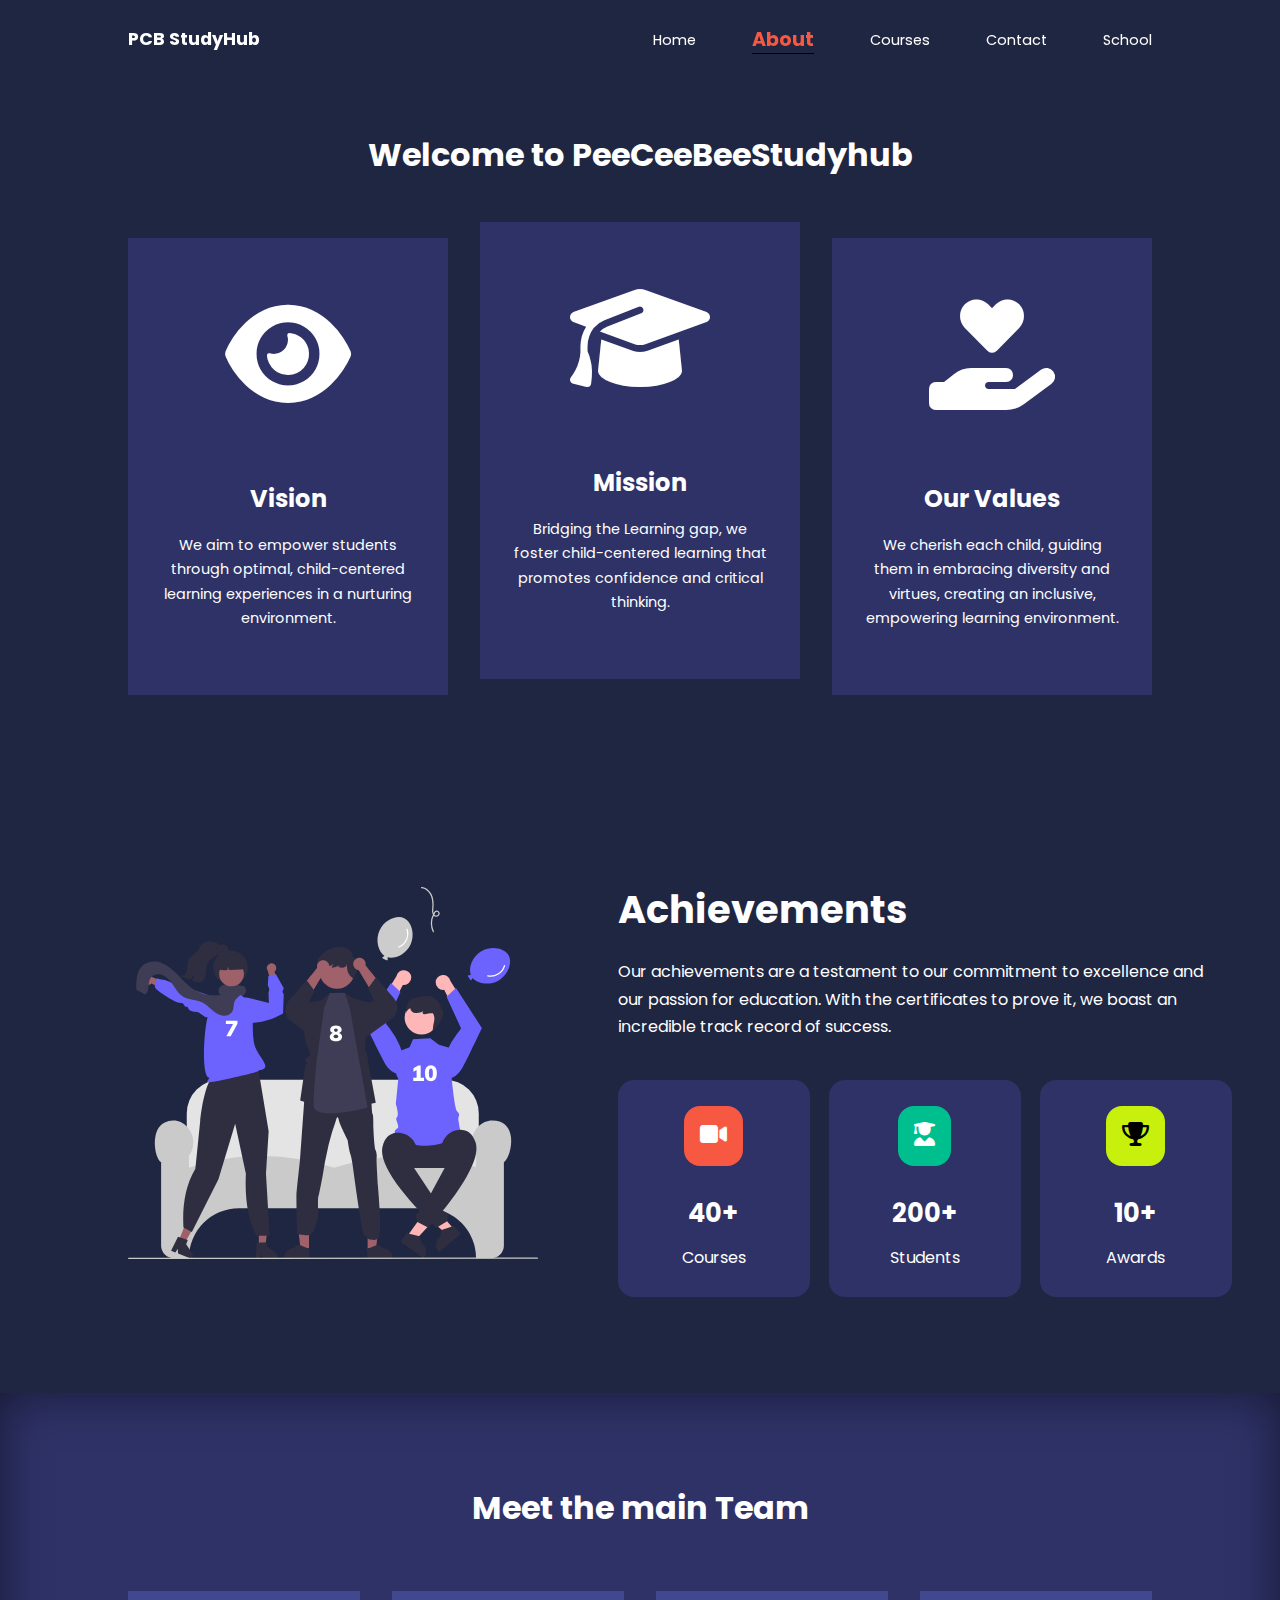
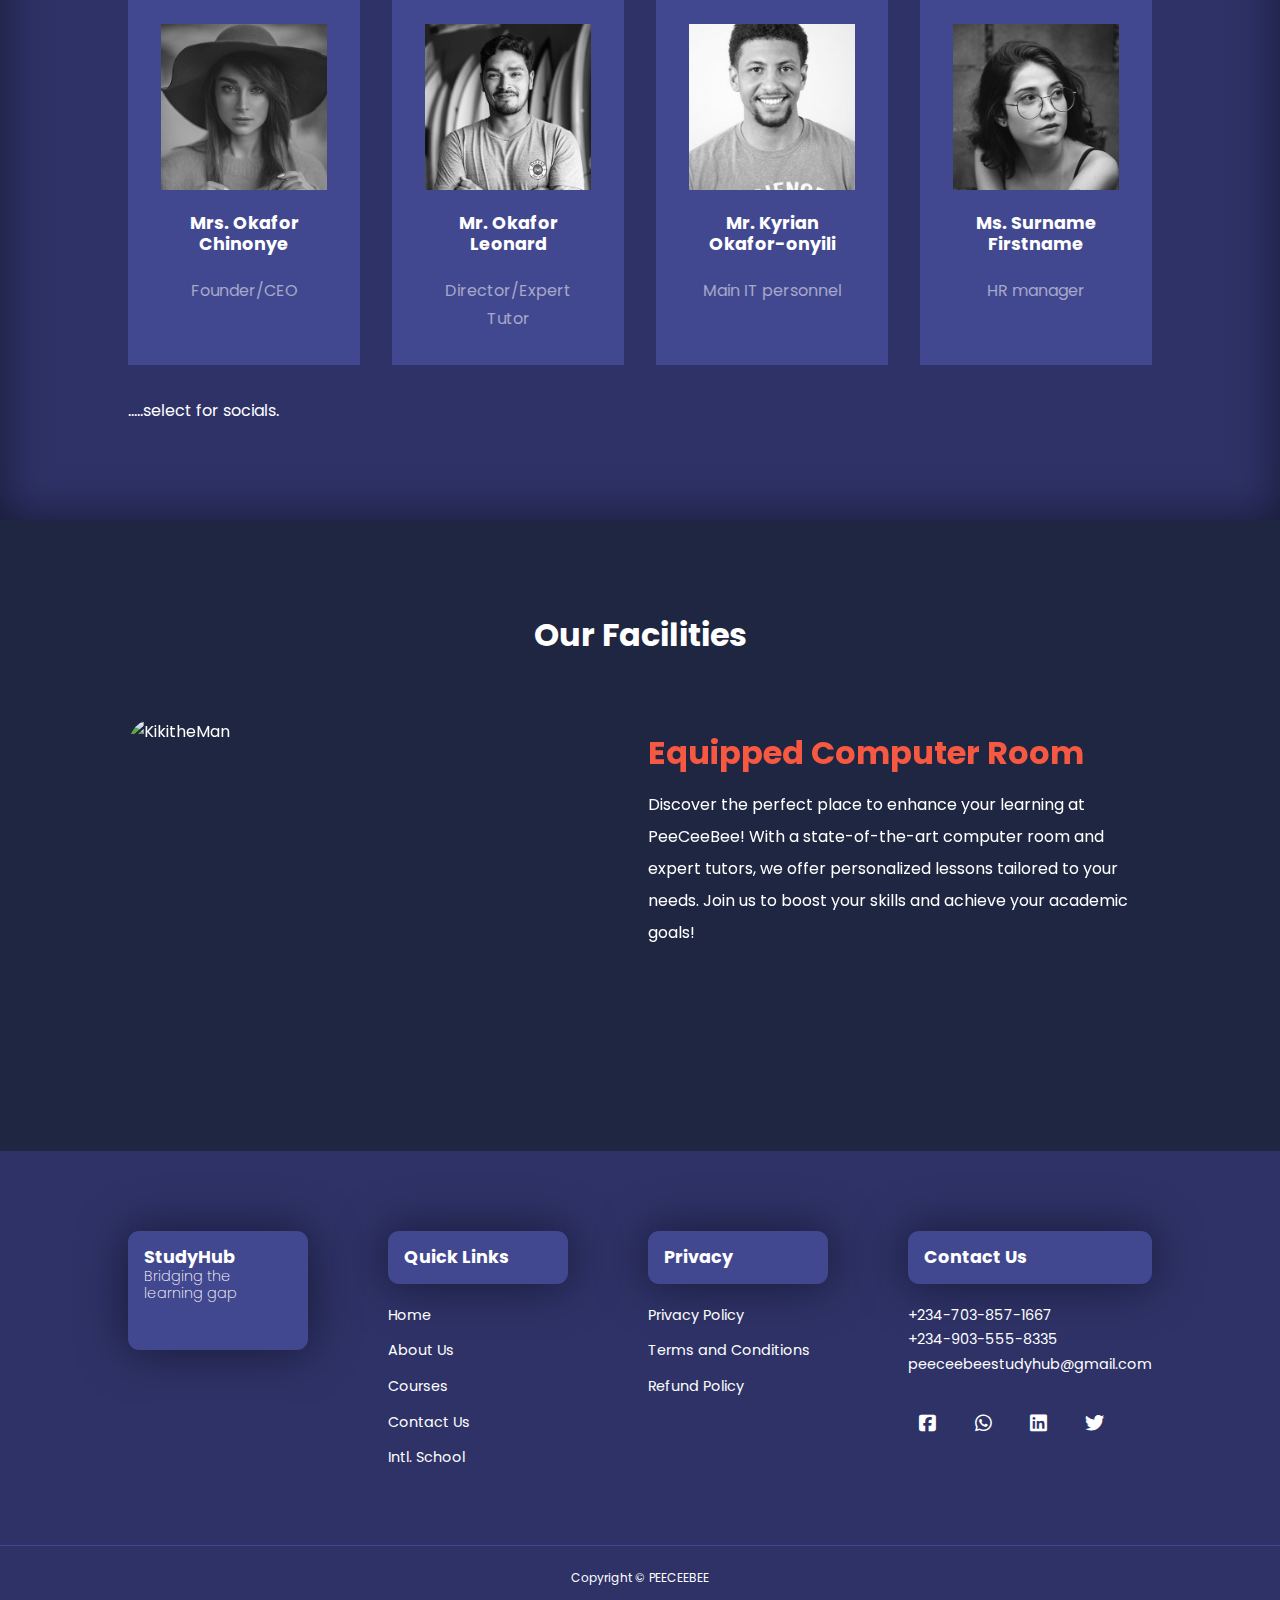
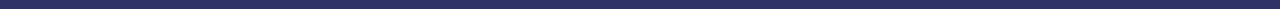
==== commit 00410fea: "Finished courses page" ====
--- a/about.html
+++ b/about.html
@@ -13,8 +13,7 @@
 
     <link rel="stylesheet" href="https://cdnjs.cloudflare.com/ajax/libs/font-awesome/6.6.0/css/all.min.css">
 
-     <!-- Link Swiper's CSS -->
-  <link rel="stylesheet" href="https://cdn.jsdelivr.net/npm/swiper@11/swiper-bundle.min.css" />
+
 
   <!-- Font style cdns -->
   <style>
--- a/CSS/about.css
+++ b/CSS/about.css
@@ -32,6 +32,7 @@
 }
 
 /* mision/vision */
+
 /* Popular courses  starts*/
 
 .mission-vision{
@@ -212,12 +213,13 @@
 
 /* facilities section starts */
 .facilities-container{
+    overflow: hidden;
     .facilities{
-
         .facility{
         display: grid;
         grid-template-columns: 1fr 1fr;
-        gap: 2rem;
+        gap: 1rem;
+        /* overflow: hidden; */
         
         .right{
             img{
@@ -233,7 +235,7 @@
                 margin-bottom: 1rem;
             }
             p{
-                line-height: 2.5;
+                line-height: 2;
             }
         }
     }
@@ -313,12 +315,20 @@
 
 /* phone mobile queries */
 @media screen and (max-width: 600px) {
-    
     .mission-vision{
         margin-top: 2rem;
+        animation: none;
+        h2{
+            margin-bottom: 1.5rem;
+        }
         .mission-container{
             grid-template-columns: 1fr;
+            gap: 2rem;
+            padding: 0 1rem 0 1rem;
             .mission{
+                i{
+                    font-size: 6rem;
+                }
                 &:nth-child(2){
                     transform: translateY(0);
                 }
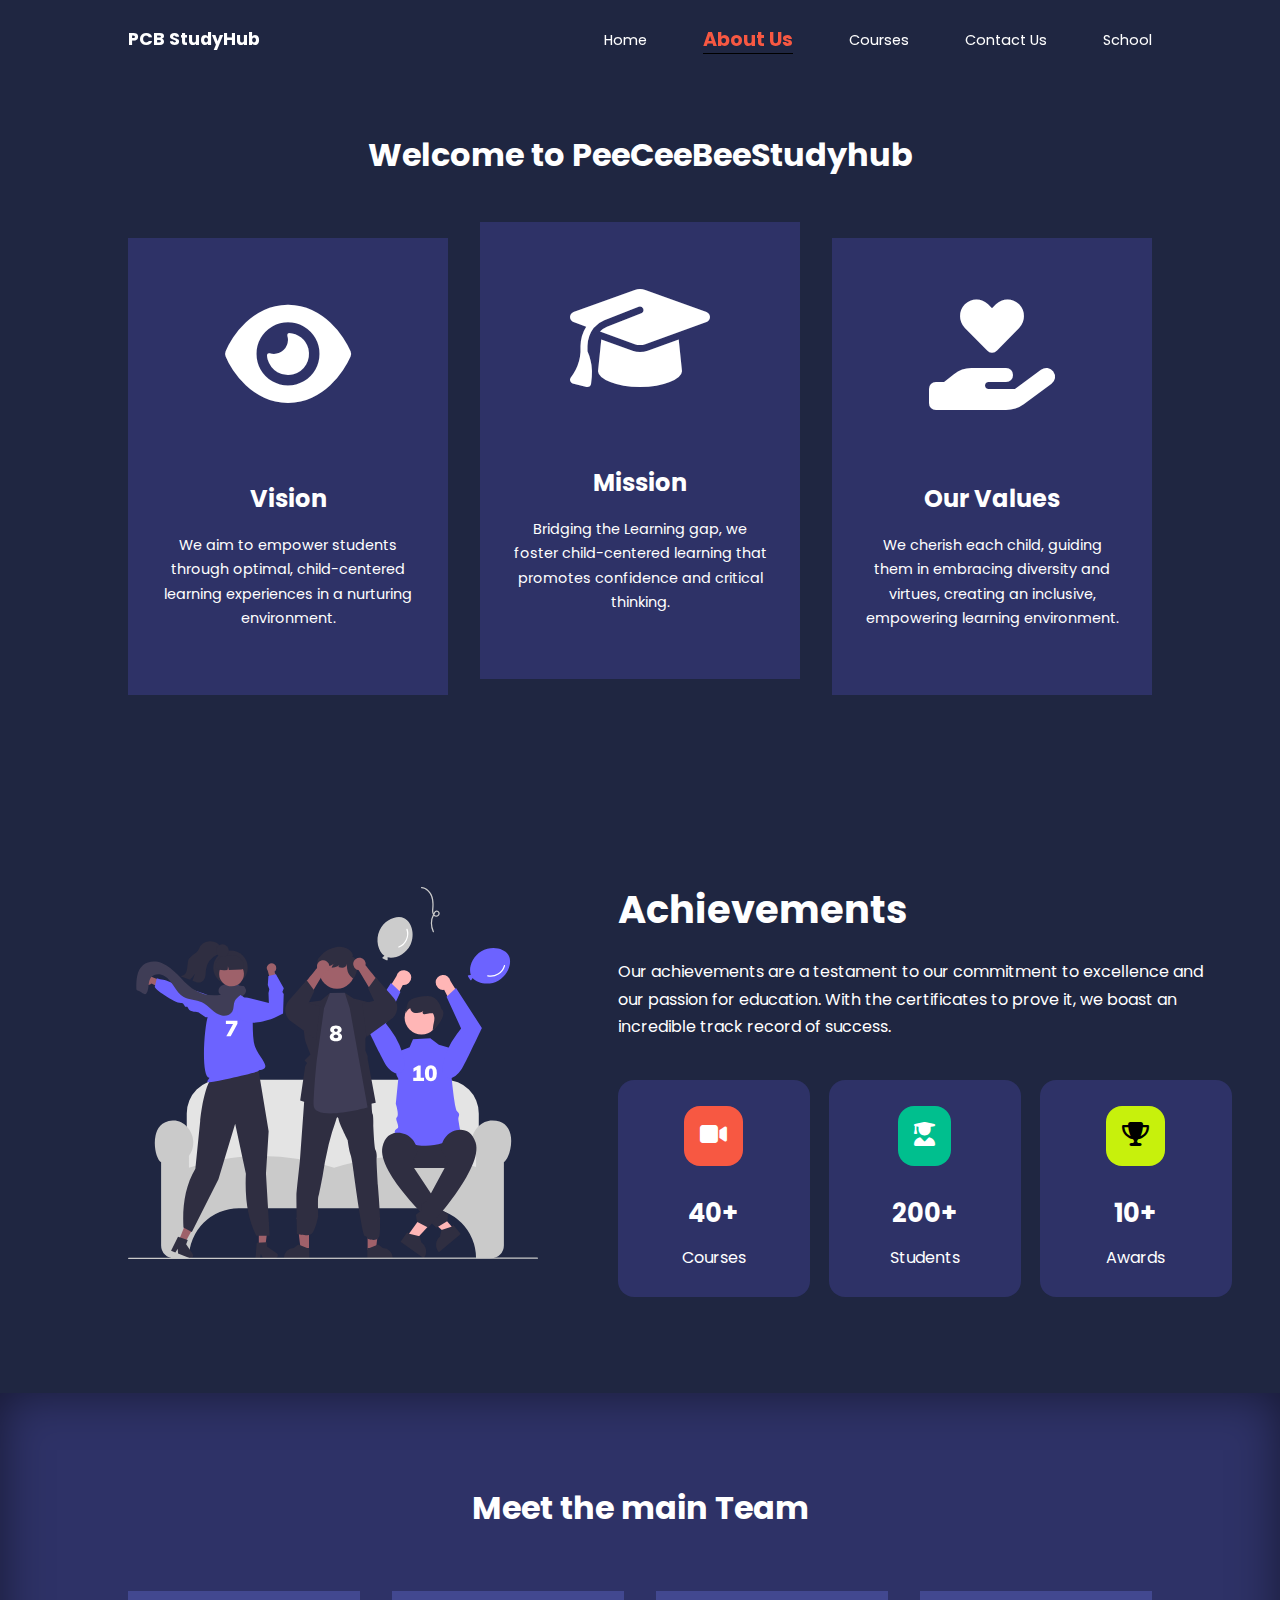
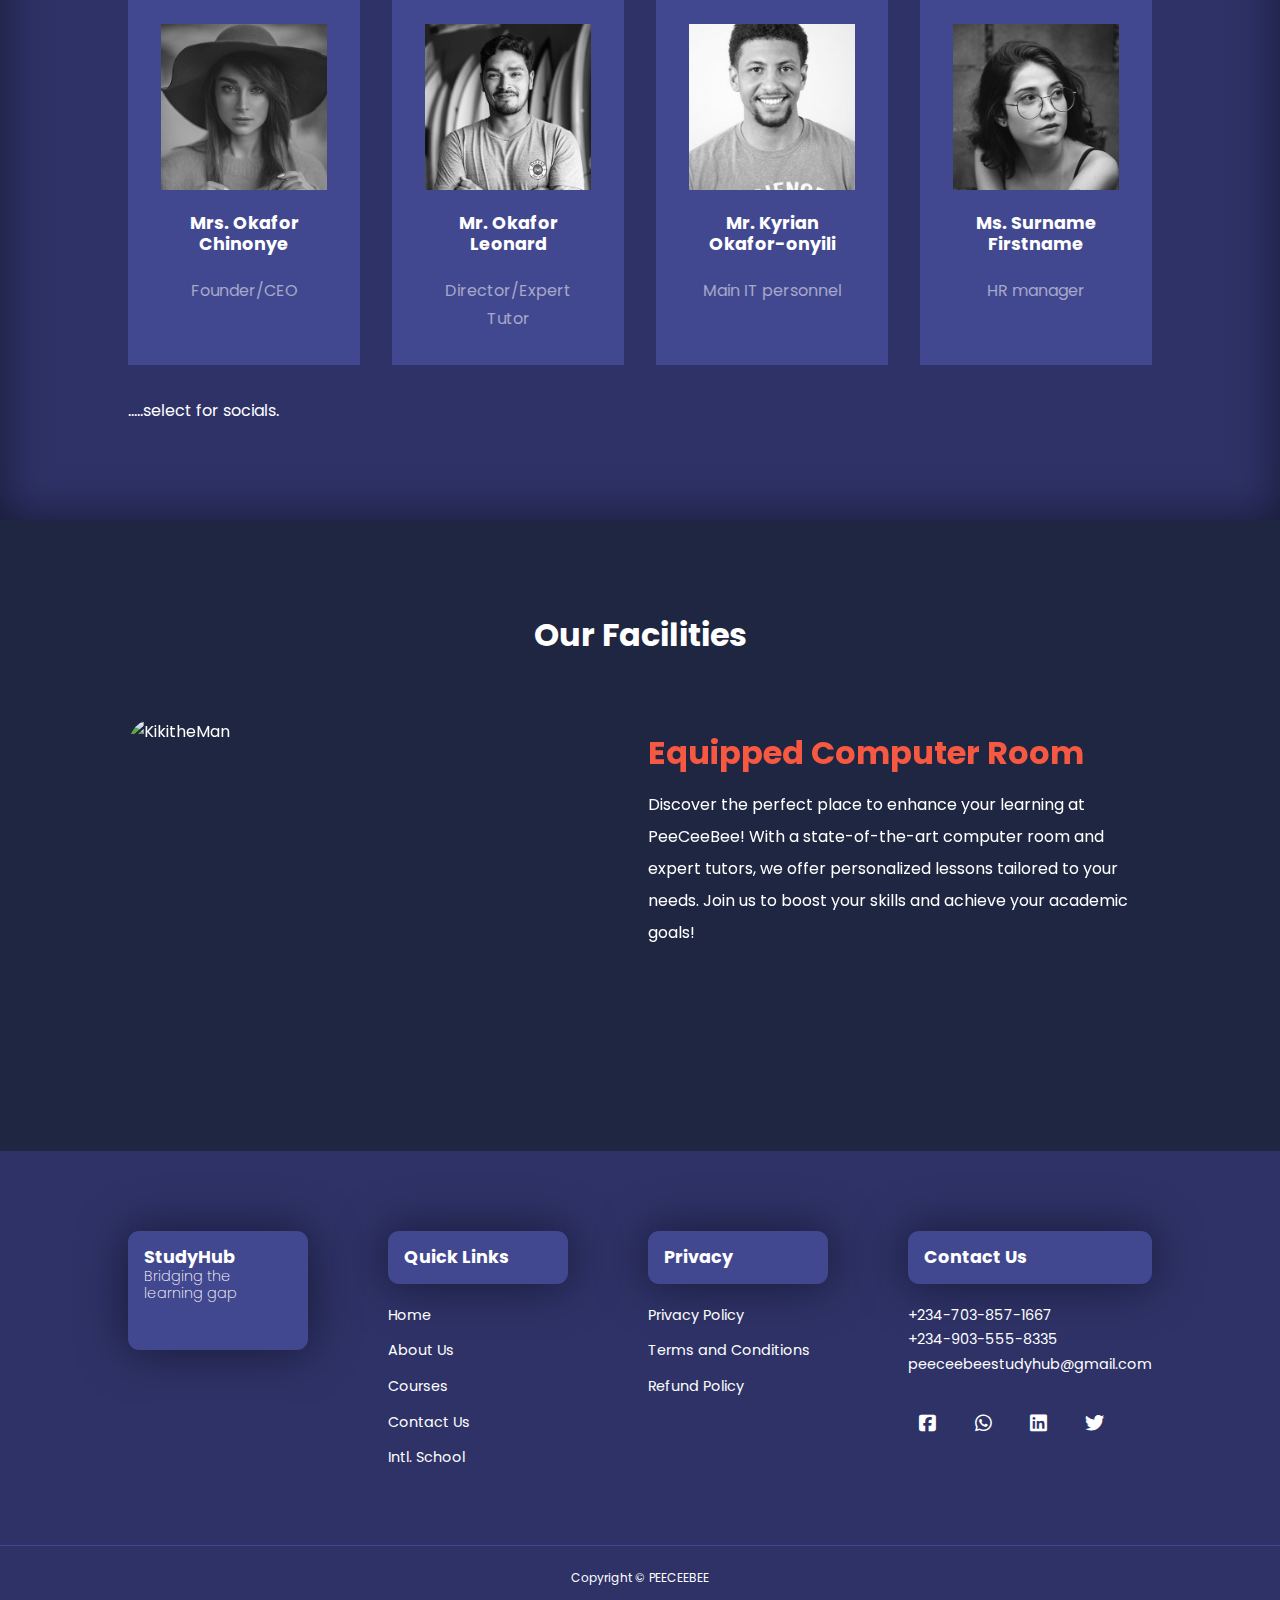
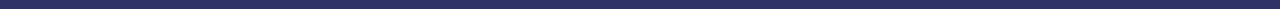
==== commit 35eee92b: "Contact Page" ====
--- a/about.html
+++ b/about.html
@@ -30,9 +30,9 @@
             <a href="secondpage.html"> <h4>P<span>C</span>B Study<span>Hub</span> </h4> </a>
                 <ul class="nav-menu">
                     <li><a href="secondpage.html">Home</a></li>
-                    <li><a id="about" href="about.html">About</a></li>
+                    <li><a id="about" href="about.html">About Us</a></li>
                     <li><a href="course.html">Courses</a></li>
-                    <li><a href="contact.html">Contact</a></li>
+                    <li><a href="contact.html">Contact Us</a></li>
                     <li><a href="contact.html">School</a></li>
                 </ul>
                 <button id="open-menu-btn"><i class="fas fa-bars"></i></button>
--- a/CSS/secondPage.css
+++ b/CSS/secondPage.css
@@ -519,8 +519,6 @@
         font-size: 1.8rem;
         color: var(--color-white);
         cursor: pointer;
-
-        
     }
     nav button#close-menu-btn{
         display: none;
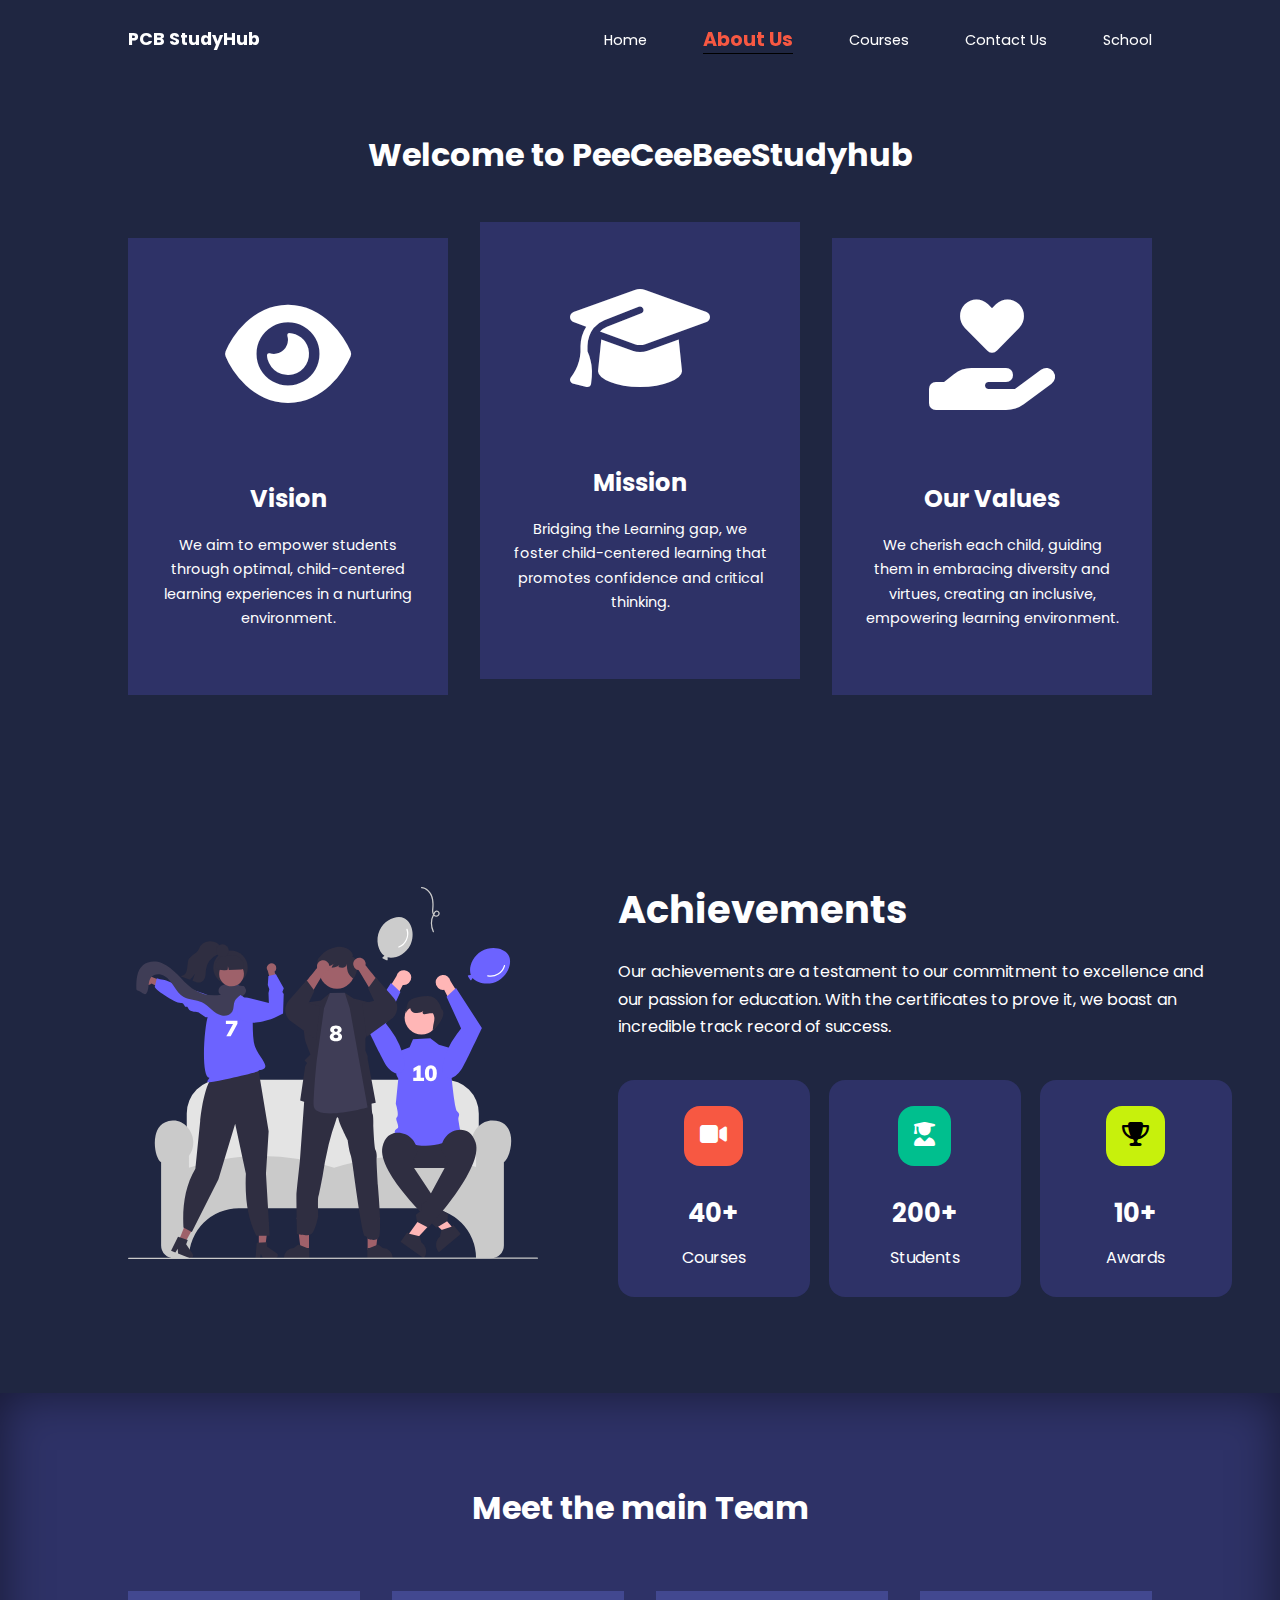
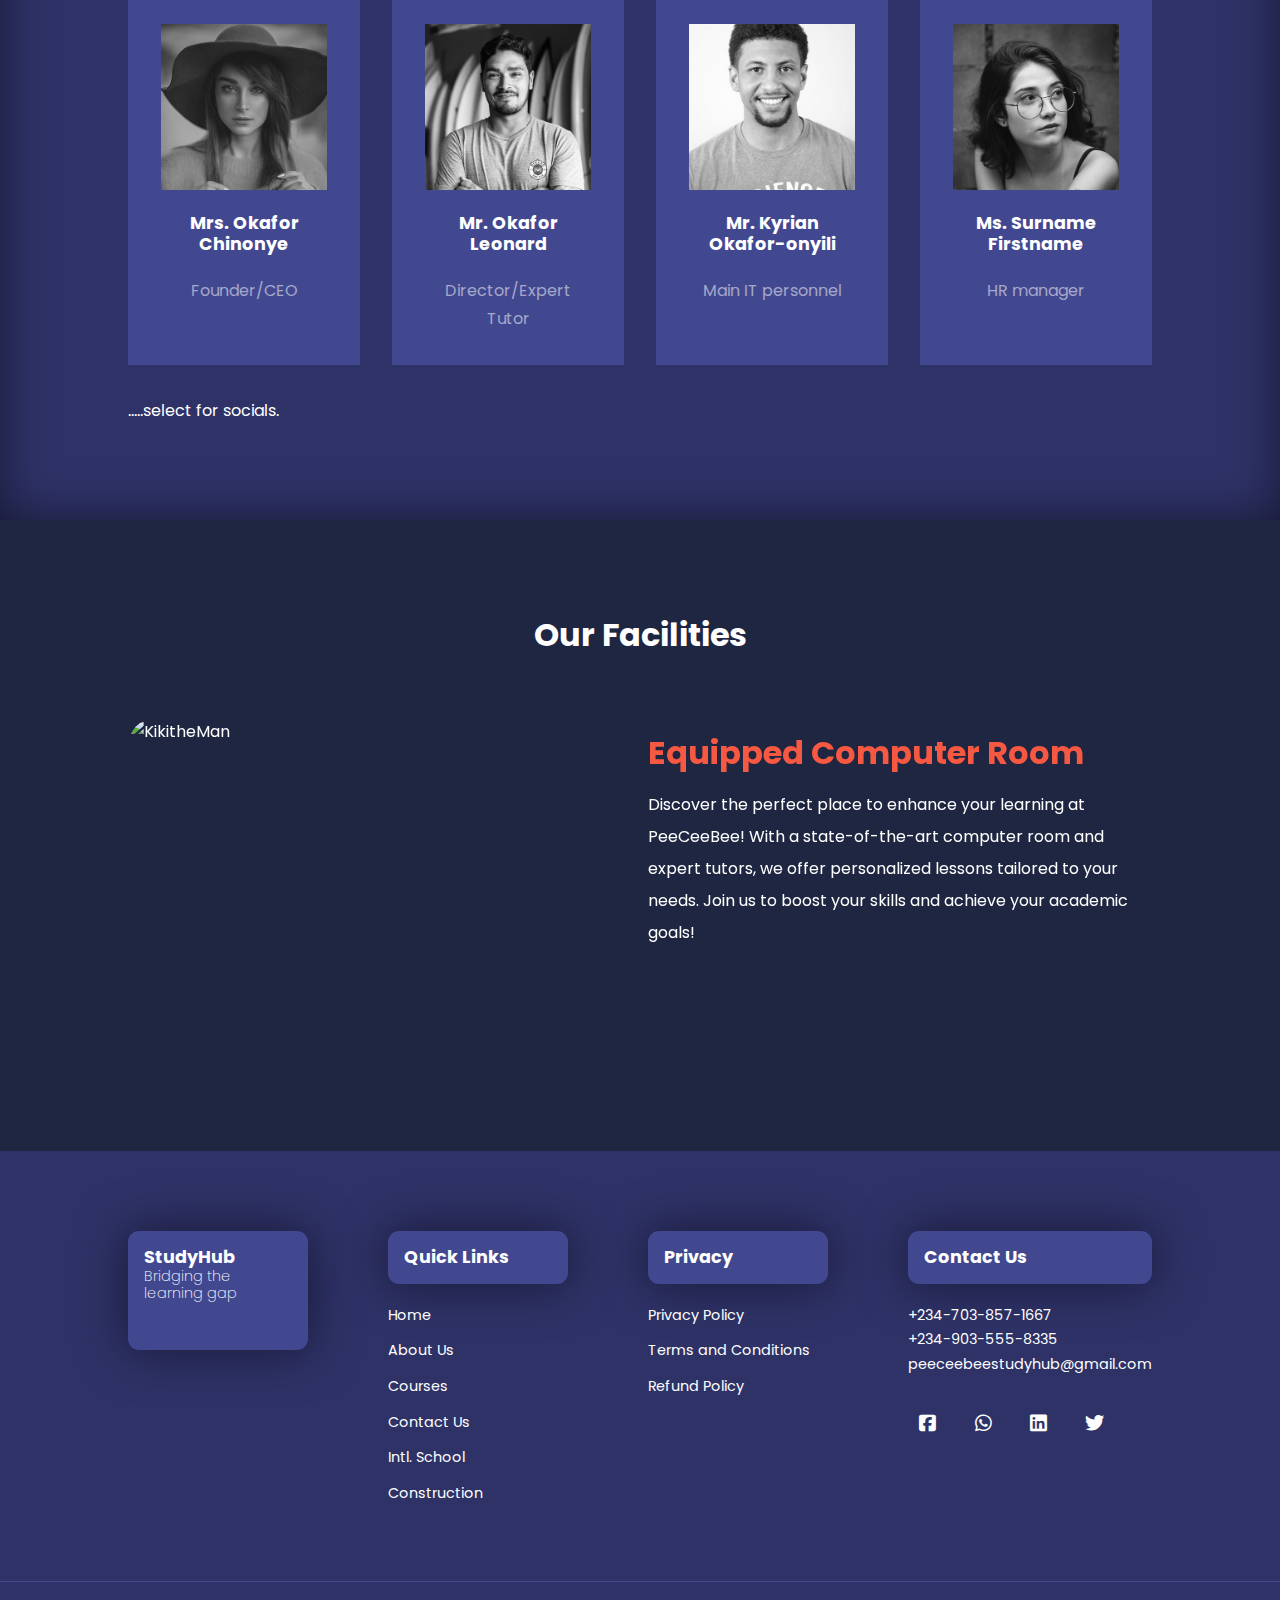
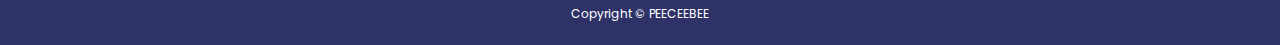
==== commit 11d1a127: "Construction contact form" ====
--- a/about.html
+++ b/about.html
@@ -280,6 +280,7 @@
                 <li><a href="course.html">Courses</a></li>   
                 <li><a href="contact.html">Contact Us</a></li>
                 <li><a href="school.html">Intl. School</a></li>
+                <li><a href="firstpage.html">Construction</a></li>
             </ul>
         </div>
 
--- a/CSS/secondPage.css
+++ b/CSS/secondPage.css
@@ -20,6 +20,7 @@
         background: var(--color-bg2);
     }
 }
+
 
 :root{
     --color-primary:#0112fd83;
